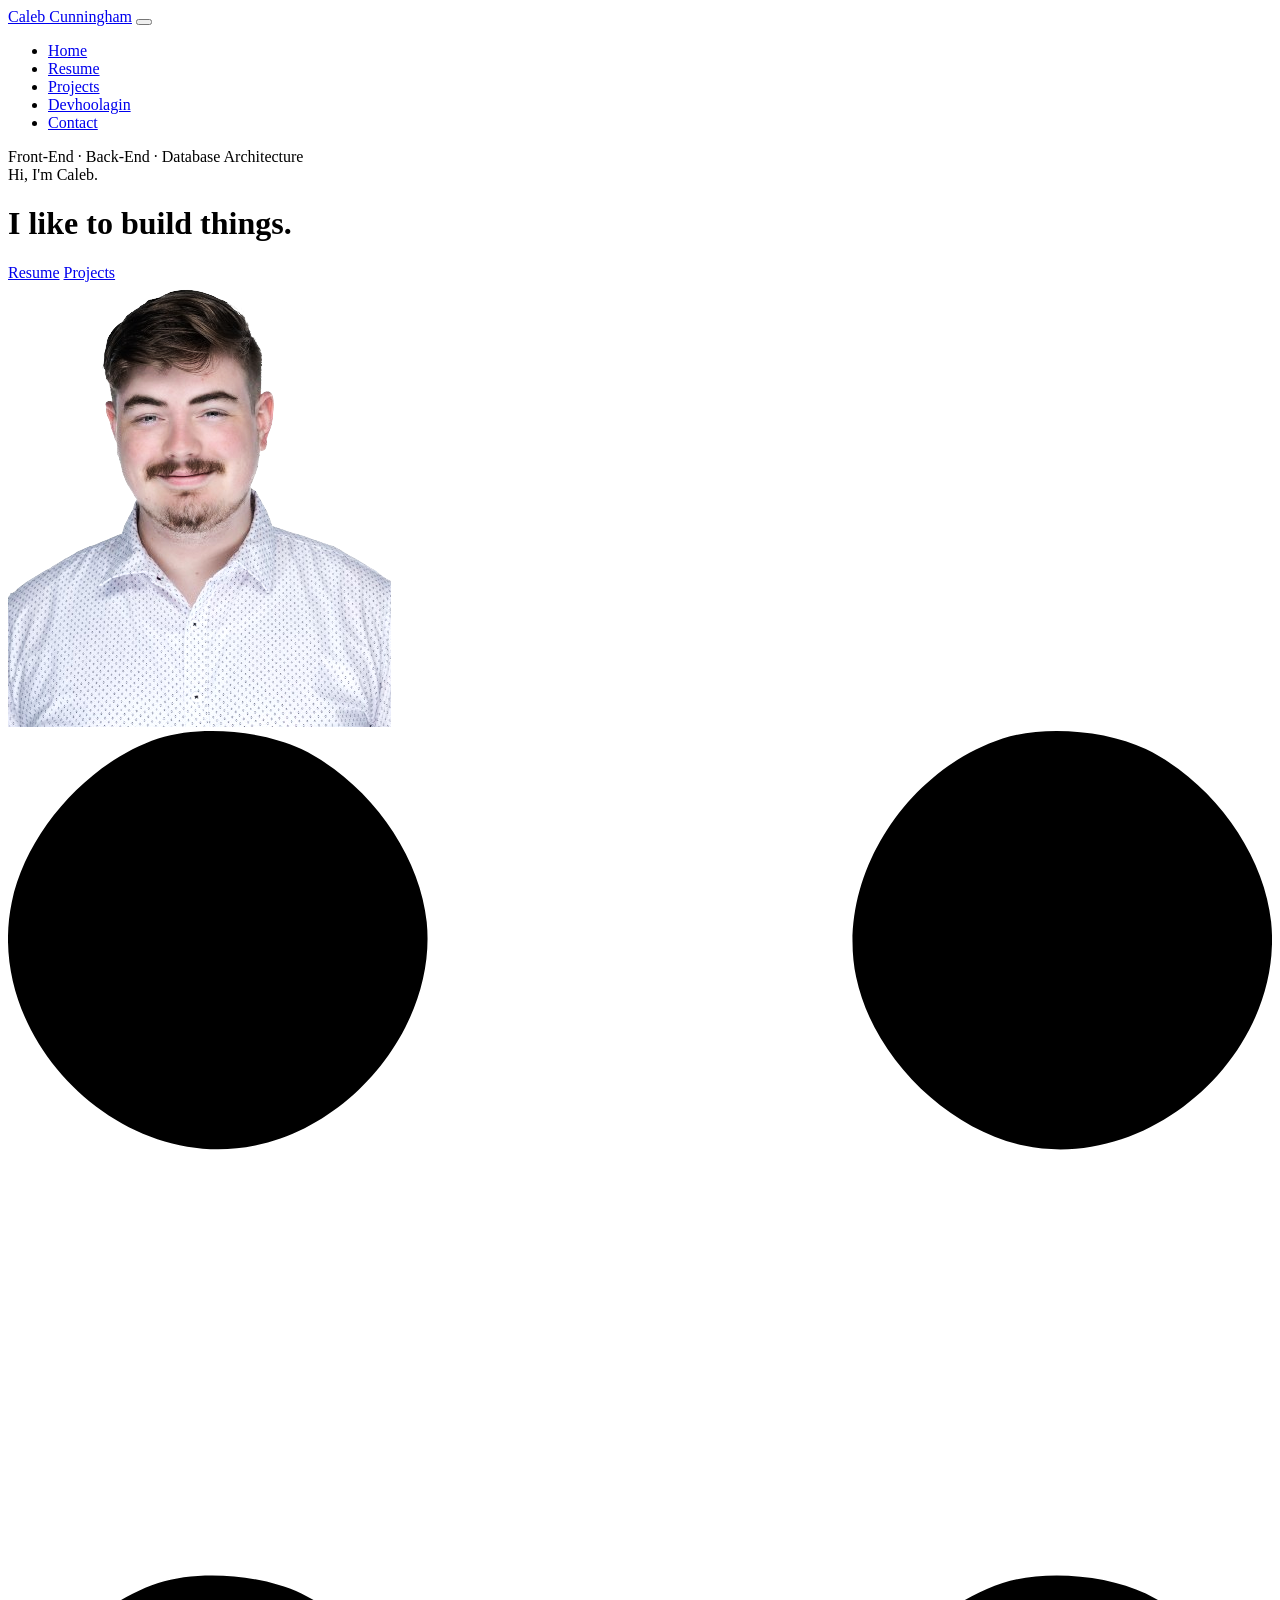
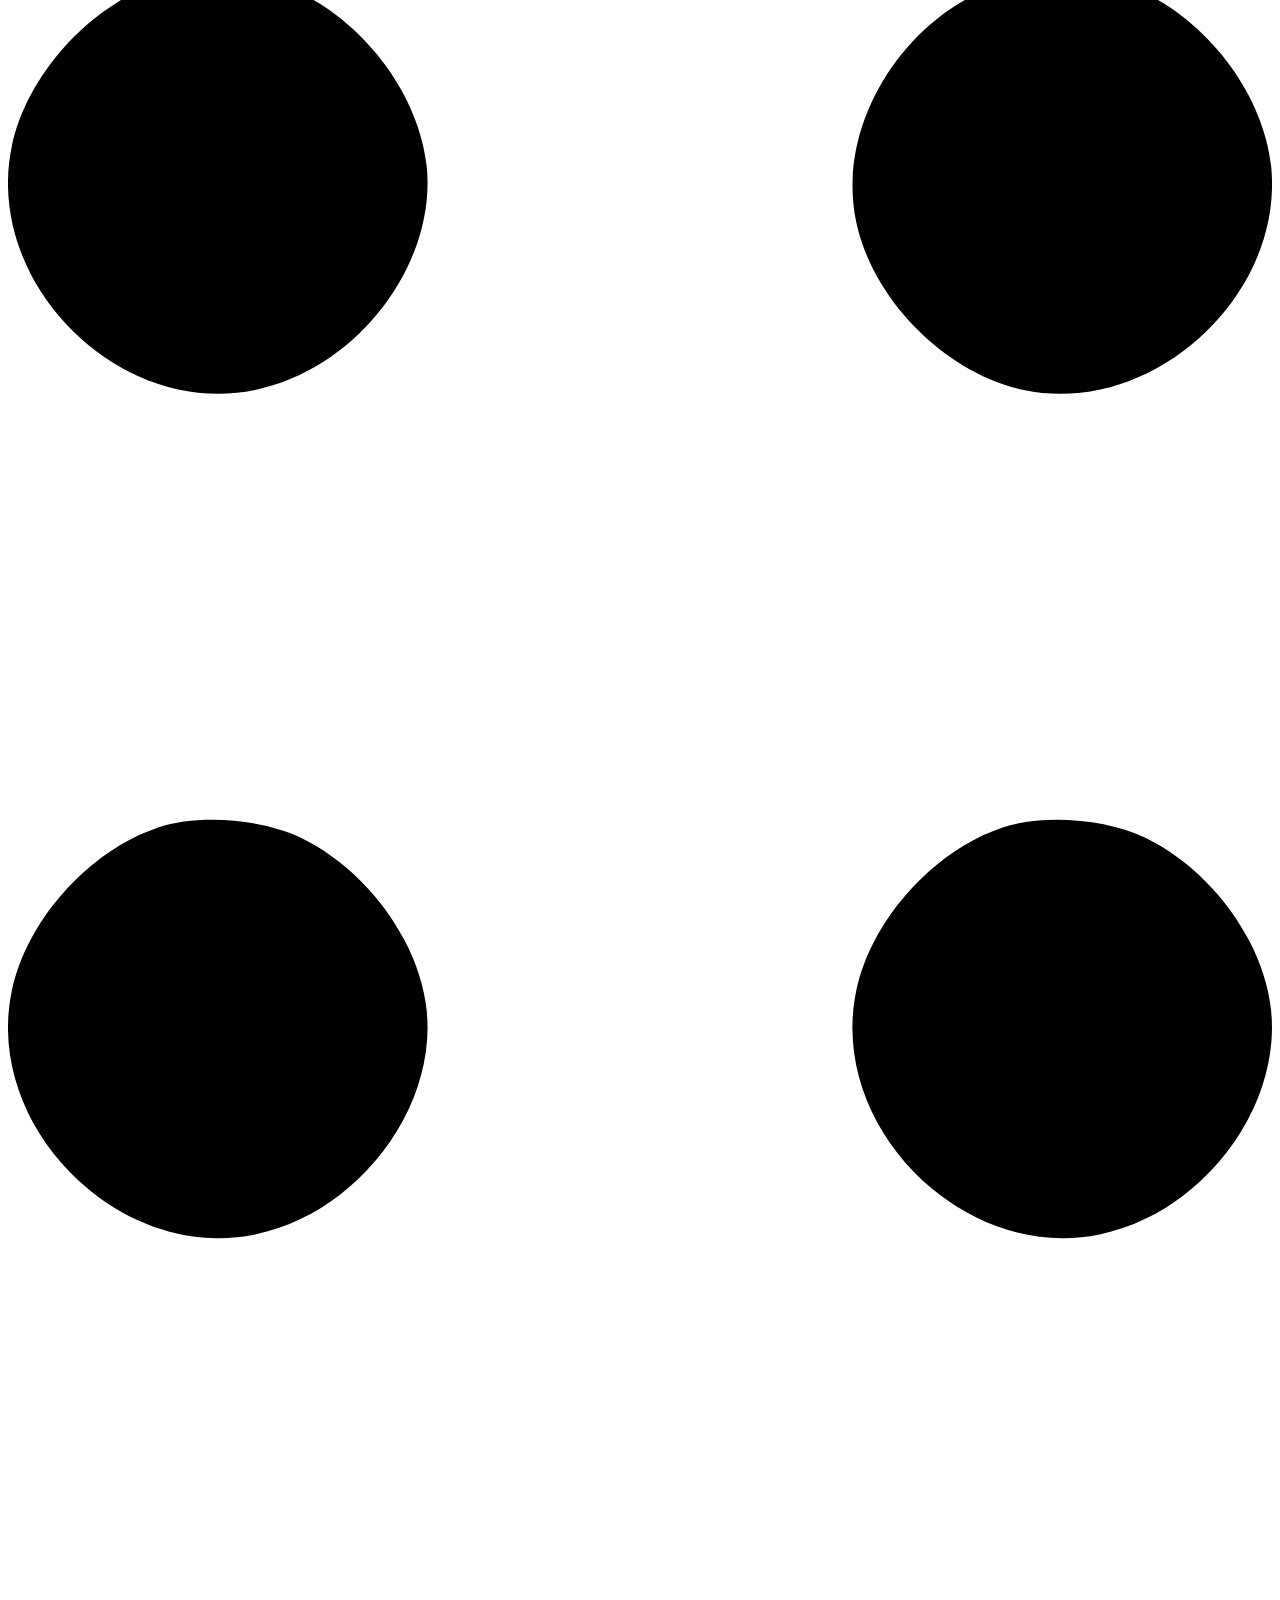
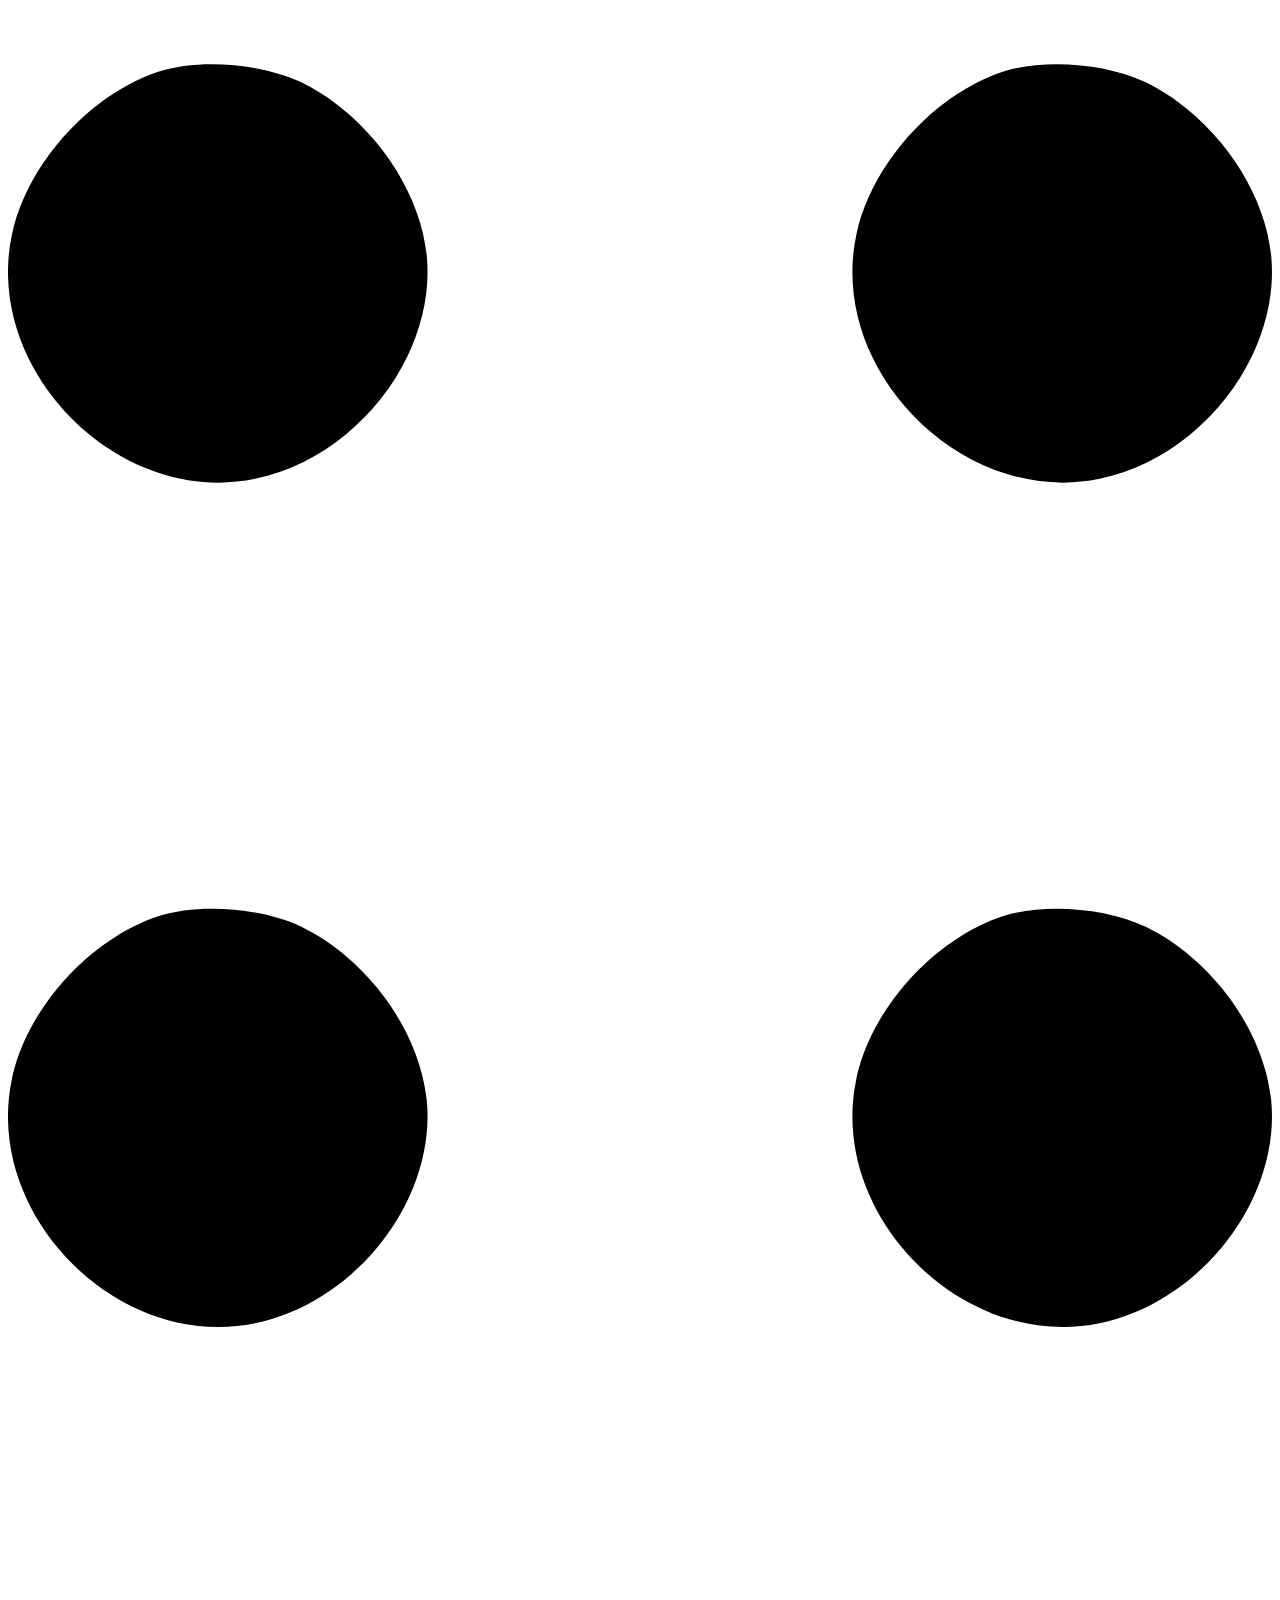
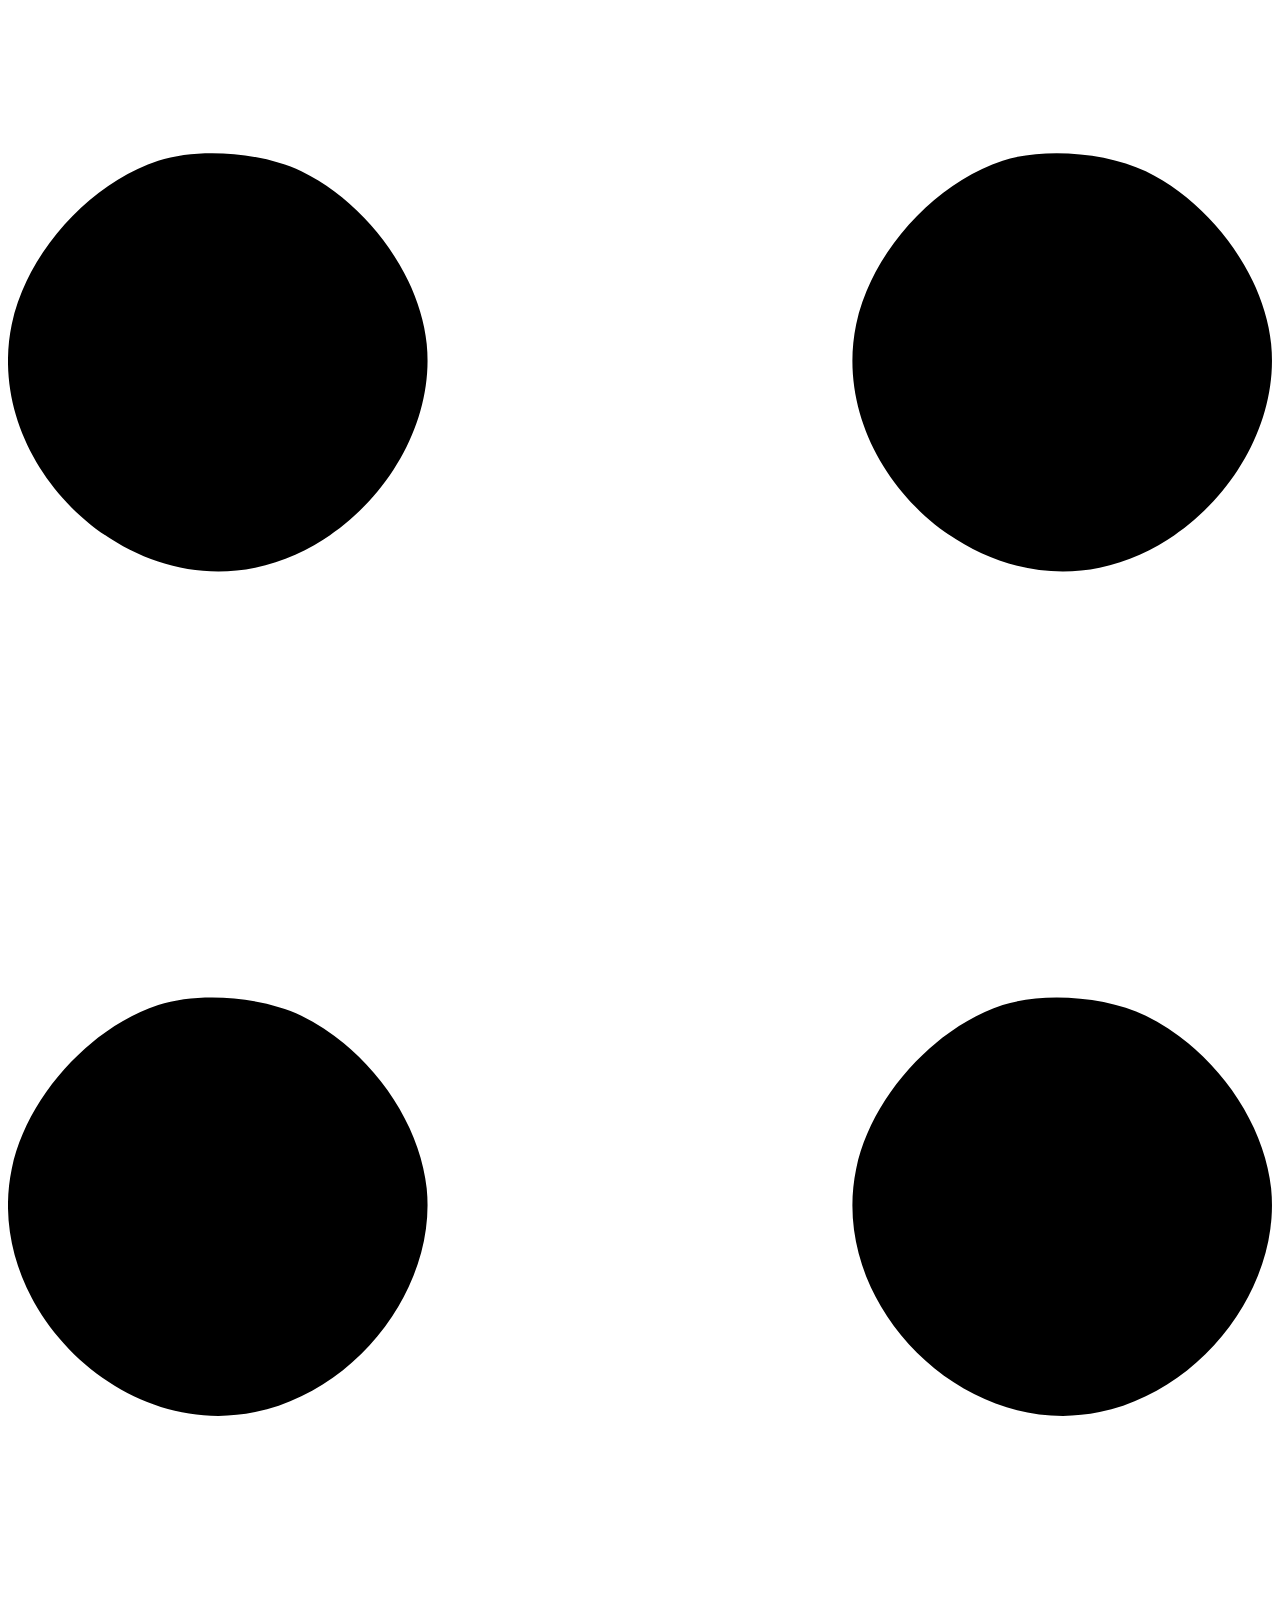
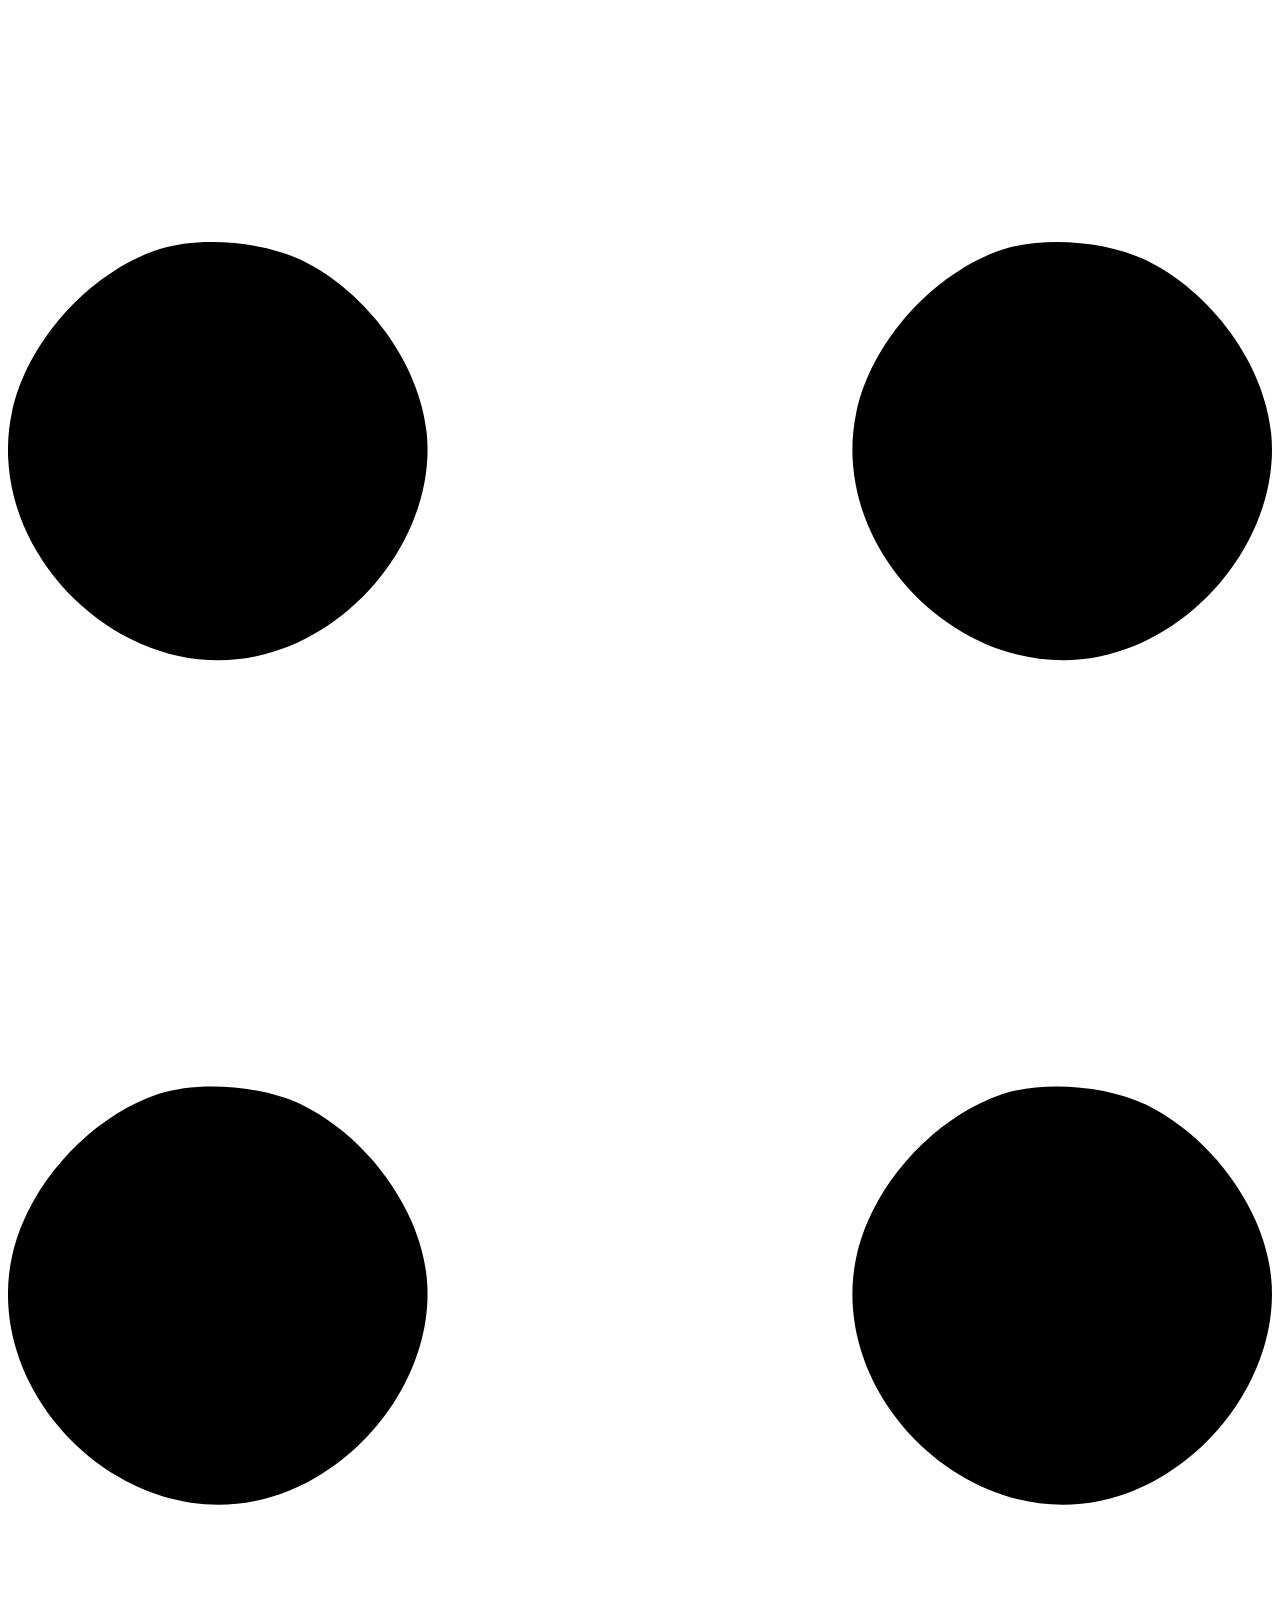
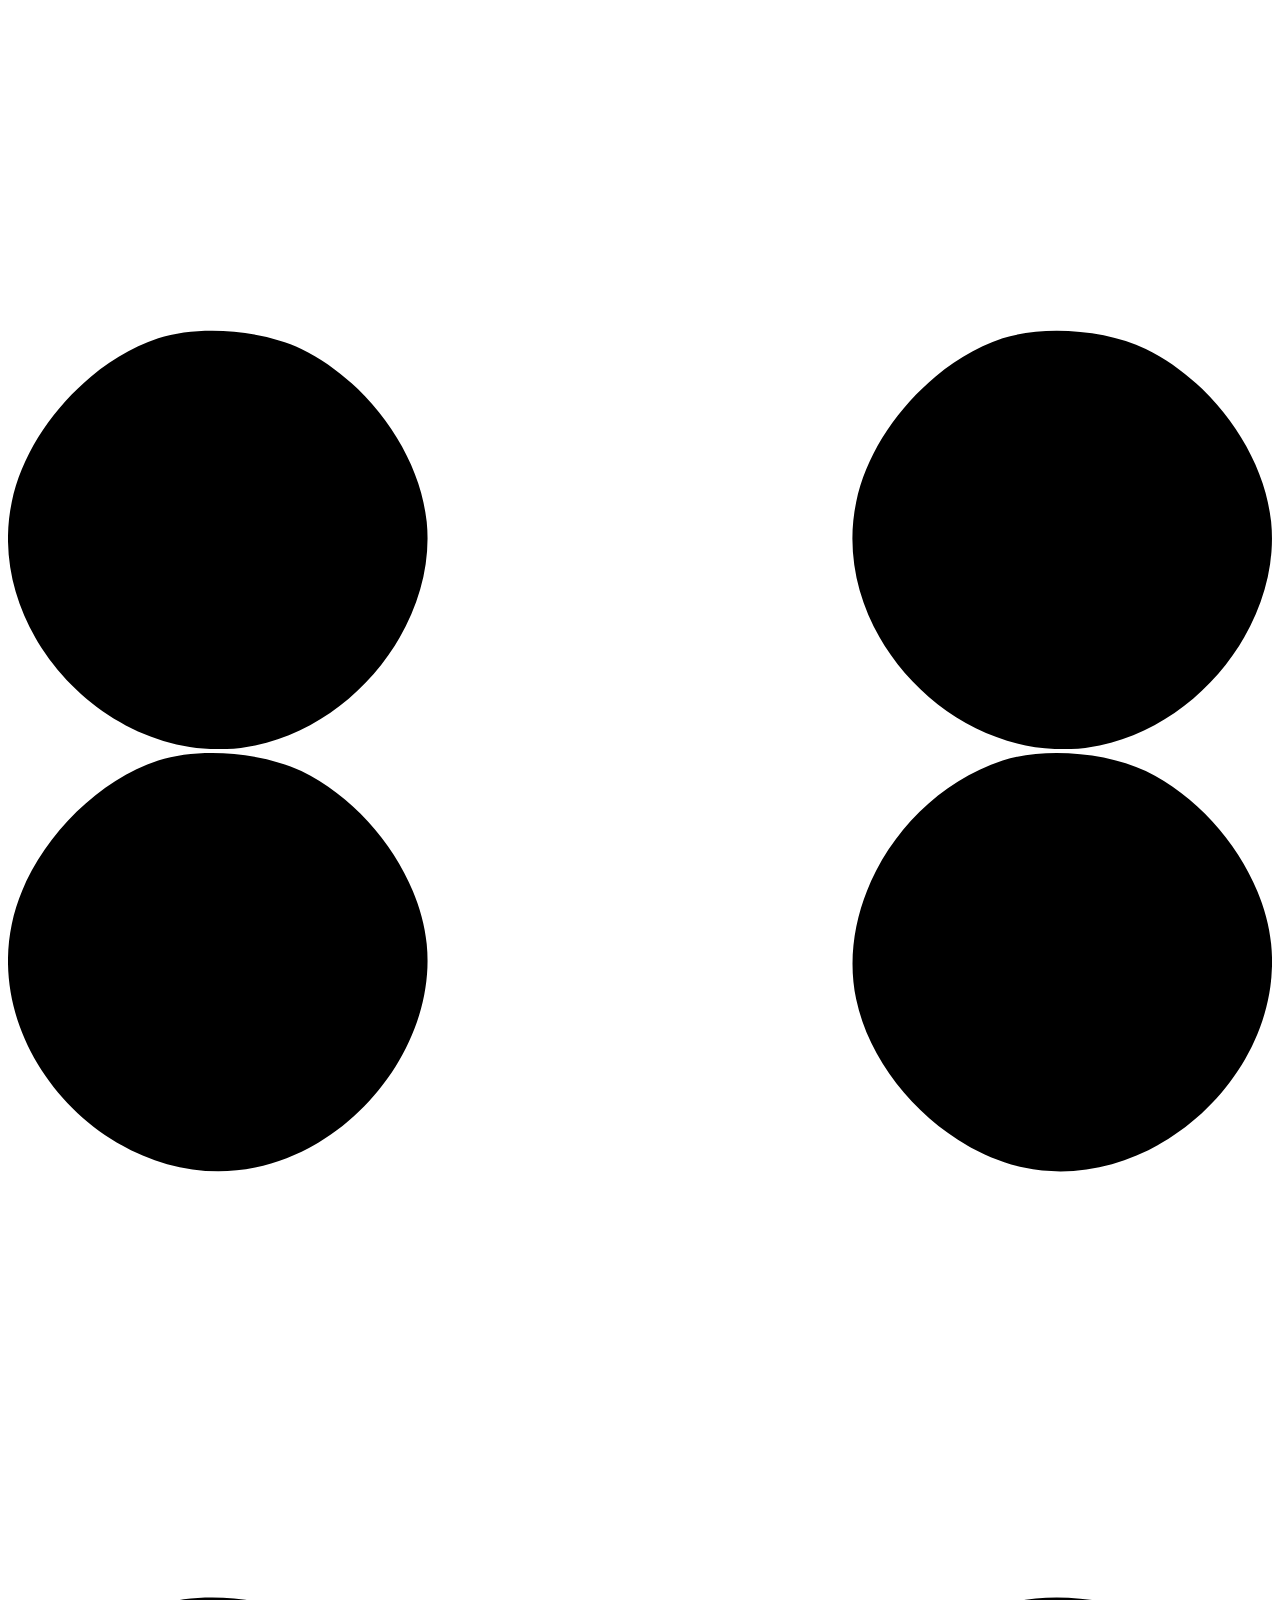
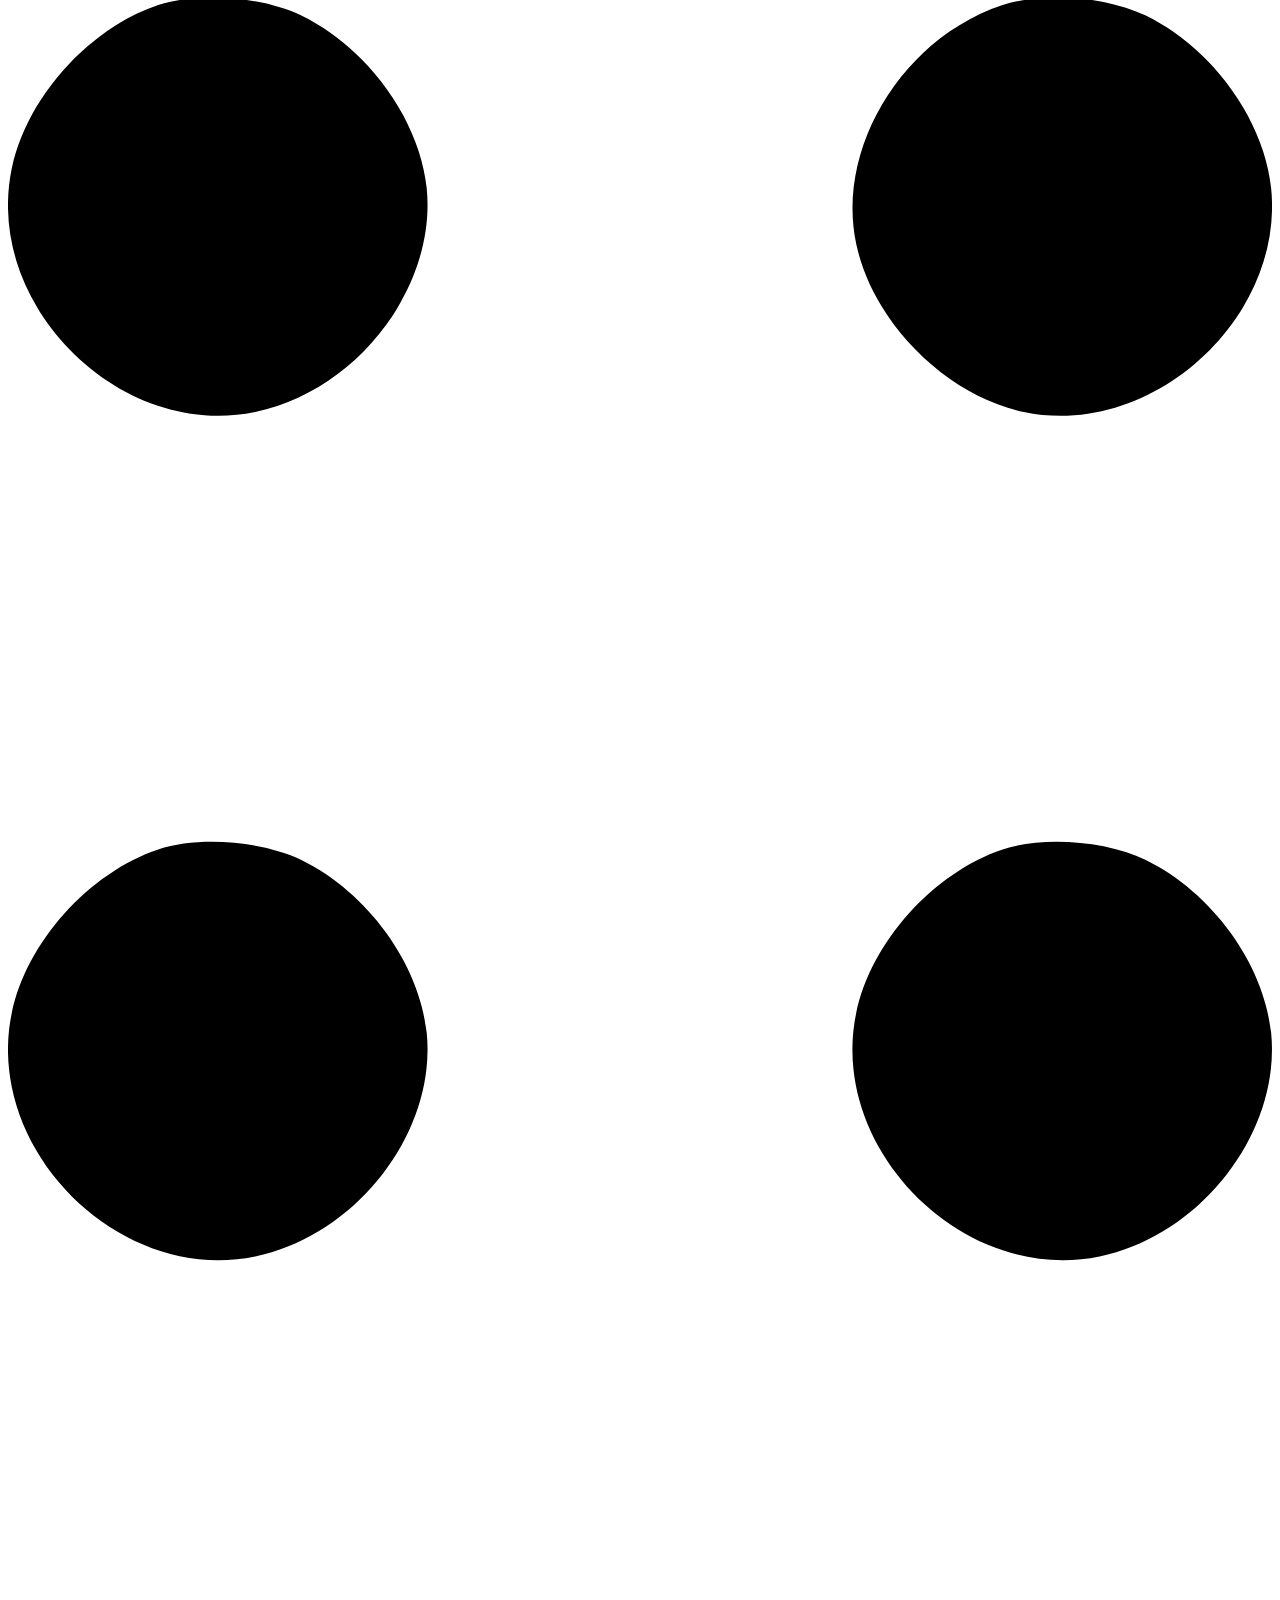
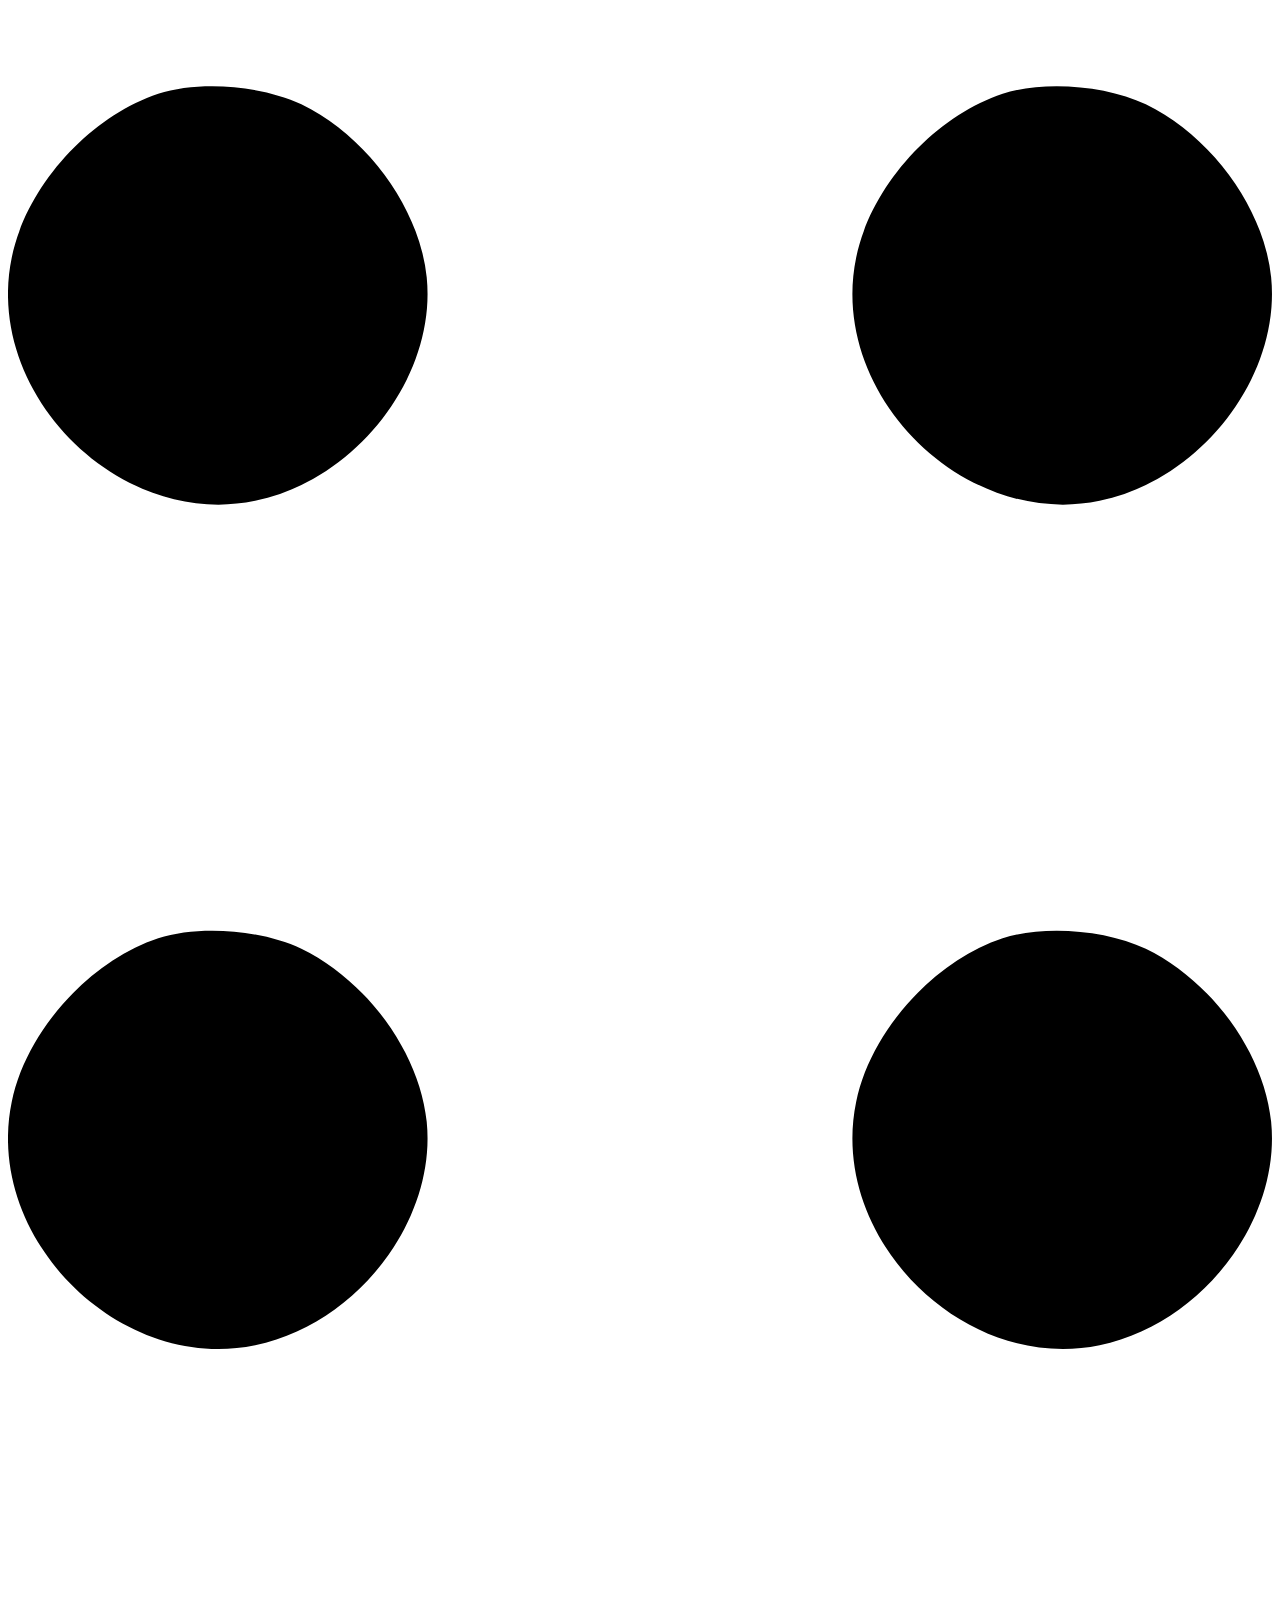
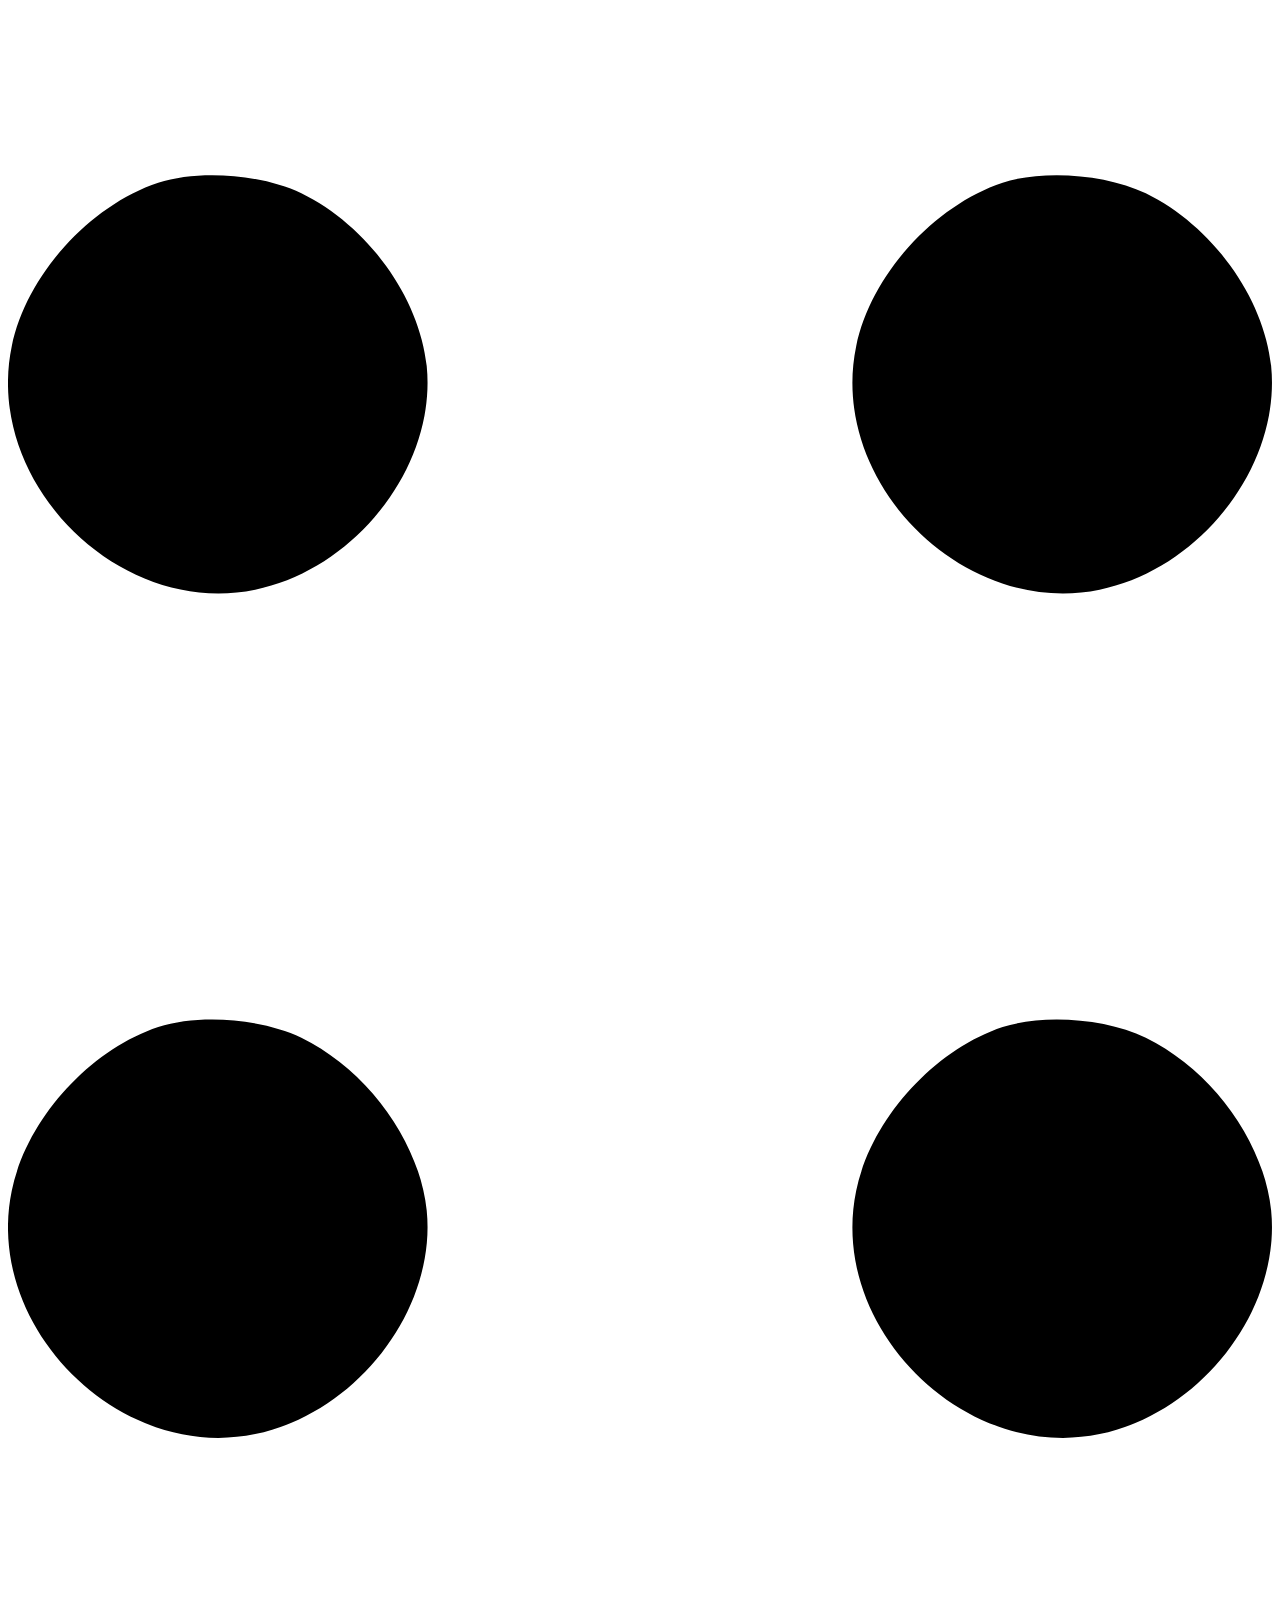
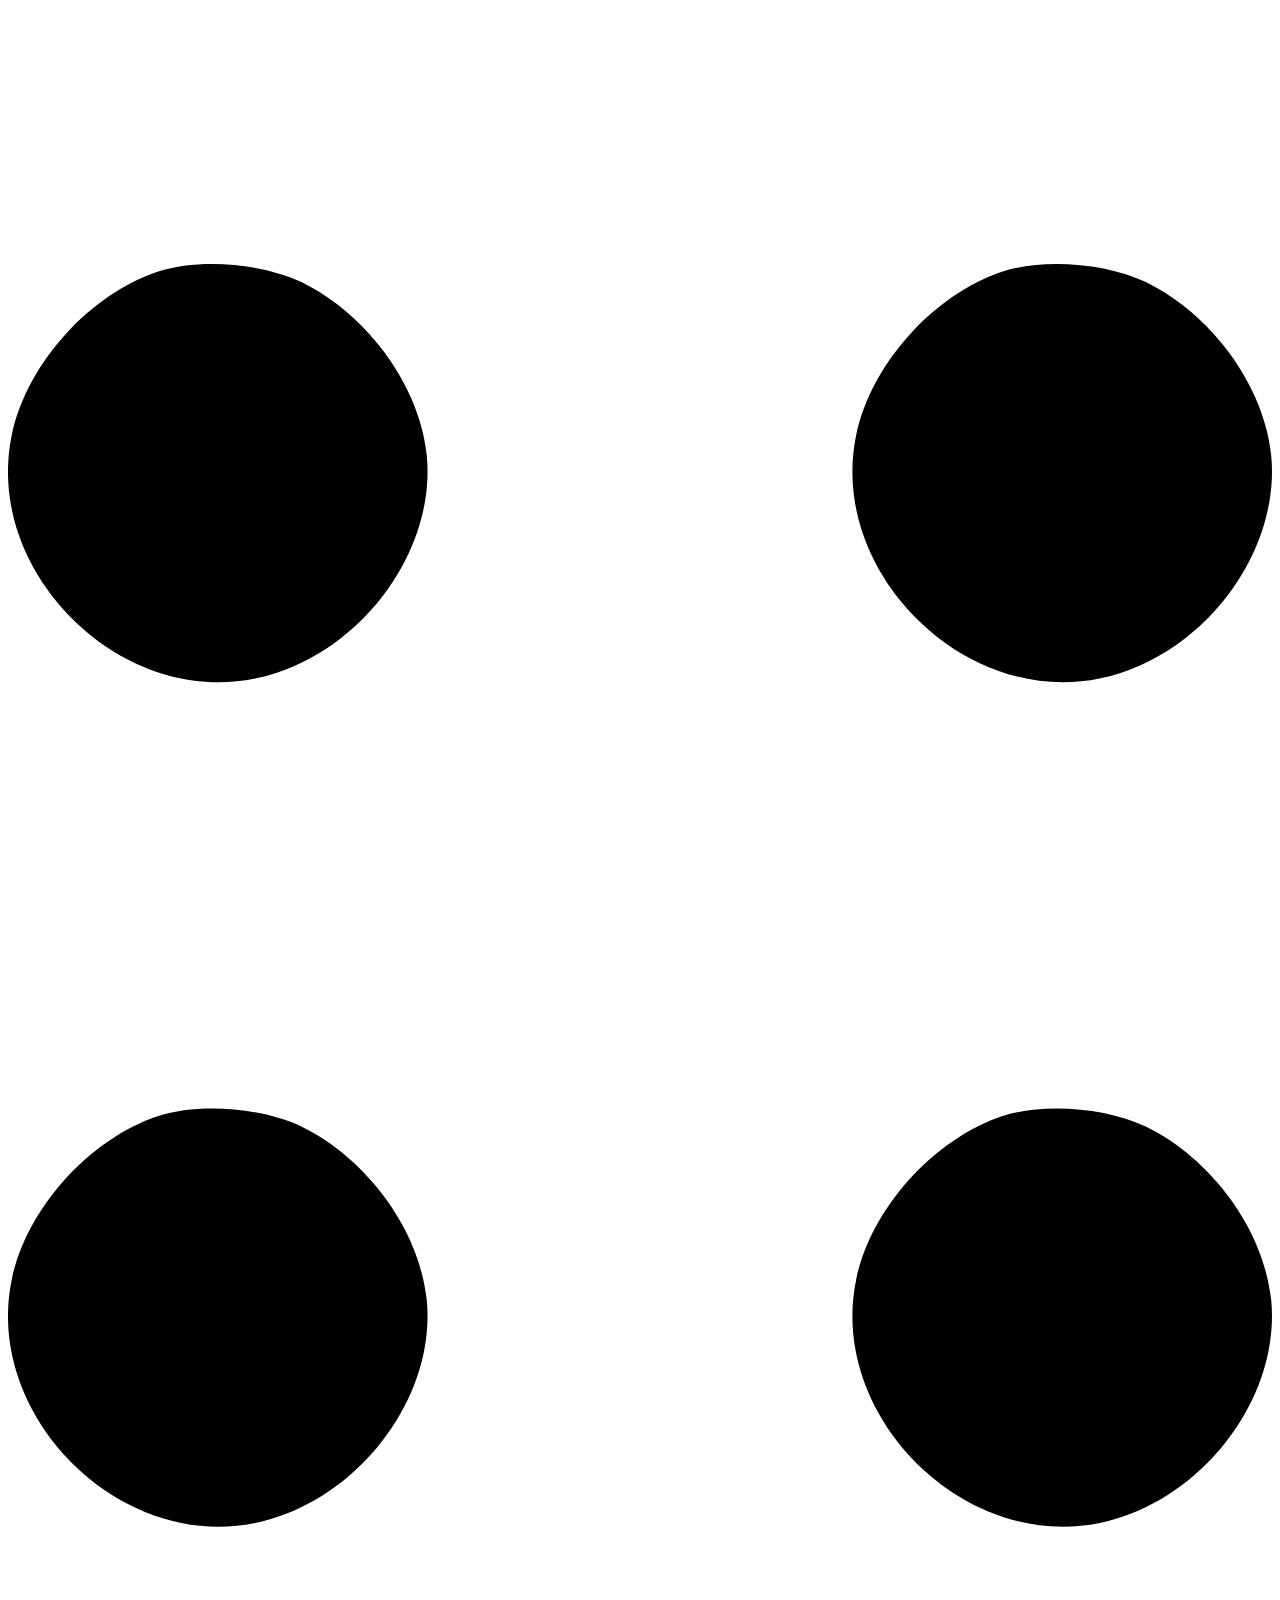
==== index.html @ 00dcbaf2 "updating copywrite year" ====
<!DOCTYPE html>
<html lang="en">
    <head>
        <meta charset="utf-8" />
        <meta name="viewport" content="width=device-width, initial-scale=1, shrink-to-fit=no" />
        <meta name="description" content="" />
        <meta name="author" content="" />
        <title>Caleb Cunningham's Portfolio</title>
        <!-- Favicon-->
        <link rel="icon" type="image/x-icon" href="assets/favicon.ico" />
        <!-- Custom Google font-->
        <link rel="preconnect" href="https://fonts.googleapis.com" />
        <link rel="preconnect" href="https://fonts.gstatic.com" crossorigin />
        <link href="https://fonts.googleapis.com/css2?family=Plus+Jakarta+Sans:wght@100;200;300;400;500;600;700;800;900&amp;display=swap" rel="stylesheet" />
        <!-- Bootstrap icons-->
        <link href="https://cdn.jsdelivr.net/npm/bootstrap-icons@1.8.1/font/bootstrap-icons.css" rel="stylesheet" />
        <!-- Core theme CSS (includes Bootstrap)-->
        <link href="css/styles.css" rel="stylesheet" />
        <script>
            !function(t,e){var o,n,p,r;e.__SV||(window.posthog=e,e._i=[],e.init=function(i,s,a){function g(t,e){var o=e.split(".");2==o.length&&(t=t[o[0]],e=o[1]),t[e]=function(){t.push([e].concat(Array.prototype.slice.call(arguments,0)))}}(p=t.createElement("script")).type="text/javascript",p.crossOrigin="anonymous",p.async=!0,p.src=s.api_host.replace(".i.posthog.com","-assets.i.posthog.com")+"/static/array.js",(r=t.getElementsByTagName("script")[0]).parentNode.insertBefore(p,r);var u=e;for(void 0!==a?u=e[a]=[]:a="posthog",u.people=u.people||[],u.toString=function(t){var e="posthog";return"posthog"!==a&&(e+="."+a),t||(e+=" (stub)"),e},u.people.toString=function(){return u.toString(1)+".people (stub)"},o="init capture register register_once register_for_session unregister unregister_for_session getFeatureFlag getFeatureFlagPayload isFeatureEnabled reloadFeatureFlags updateEarlyAccessFeatureEnrollment getEarlyAccessFeatures on onFeatureFlags onSessionId getSurveys getActiveMatchingSurveys renderSurvey canRenderSurvey identify setPersonProperties group resetGroups setPersonPropertiesForFlags resetPersonPropertiesForFlags setGroupPropertiesForFlags resetGroupPropertiesForFlags reset get_distinct_id getGroups get_session_id get_session_replay_url alias set_config startSessionRecording stopSessionRecording sessionRecordingStarted captureException loadToolbar get_property getSessionProperty createPersonProfile opt_in_capturing opt_out_capturing has_opted_in_capturing has_opted_out_capturing clear_opt_in_out_capturing debug getPageViewId captureTraceFeedback captureTraceMetric".split(" "),n=0;n<o.length;n++)g(u,o[n]);e._i.push([i,s,a])},e.__SV=1)}(document,window.posthog||[]);
            posthog.init('phc_sJCrhdUuqcyVG668VhgFB5FnEnh5BE3ZzJFshP0VkTs', {
                api_host: 'https://us.i.posthog.com',
                person_profiles: 'always',
            })
        </script>
    </head>
    <body class="d-flex flex-column h-100">
        <main class="flex-shrink-0">
            <!-- Navigation-->
            <nav class="navbar navbar-expand-lg navbar-light bg-white py-3">
                <div class="container px-5">
                    <a class="navbar-brand" href="index.html"><span class="fw-bolder text-primary">Caleb Cunningham</span></a>
                    <button class="navbar-toggler" type="button" data-bs-toggle="collapse" data-bs-target="#navbarSupportedContent" aria-controls="navbarSupportedContent" aria-expanded="false" aria-label="Toggle navigation"><span class="navbar-toggler-icon"></span></button>
                    <div class="collapse navbar-collapse" id="navbarSupportedContent">
                        <ul class="navbar-nav ms-auto mb-2 mb-lg-0 small fw-bolder">
                            <li class="nav-item"><a class="nav-link" href="index.html">Home</a></li>
                            <li class="nav-item"><a class="nav-link" href="resume.html">Resume</a></li>
                            <li class="nav-item"><a class="nav-link" href="projects.html">Projects</a></li>
                            <li class="nav-item"><a class="nav-link" href="https://threehoolagins.github.io/devhoolagin/">Devhoolagin</a></li>
                            <li class="nav-item"><a class="nav-link" href="contact.html">Contact</a></li>
                        </ul>
                    </div>
                </div>
            </nav>
            <!-- Header-->
            <header class="py-5">
                <div class="container px-5 pb-5">
                    <div class="row gx-5 align-items-center">
                        <div class="col-xxl-5">
                            <!-- Header text content-->
                            <div class="text-center text-xxl-start">
                                <div class="badge bg-gradient-primary-to-secondary text-white mb-4"><div class="text-uppercase">Front-End &middot; Back-End &middot; Database Architecture</div></div>
                                <div class="fs-3 fw-light text-muted">Hi, I'm Caleb.</div>
                                <h1 class="display-3 fw-bolder mb-5"><span class="text-gradient d-inline">I like to build things.</span></h1>
                                <div class="d-grid gap-3 d-sm-flex justify-content-sm-center justify-content-xxl-start mb-3">
                                    <a class="btn btn-primary btn-lg px-5 py-3 me-sm-3 fs-6 fw-bolder" href="resume.html">Resume</a>
                                    <a class="btn btn-outline-dark btn-lg px-5 py-3 fs-6 fw-bolder" href="projects.html">Projects</a>
                                </div>
                            </div>
                        </div>
                        <div class="col-xxl-7">
                            <!-- Header profile picture-->
                            <div class="d-flex justify-content-center mt-5 mt-xxl-0">
                                <div class="profile bg-gradient-primary-to-secondary">
                                    <!-- TIP: For best results, use a photo with a transparent background like the demo example below-->
                                    <!-- Watch a tutorial on how to do this on YouTube (link)-->
                                    <img class="profile-img" src="assets/profile.png" alt="..." />
                                    <div class="dots-1">
                                        <!-- SVG Dots-->
                                        <svg version="1.1" xmlns="http://www.w3.org/2000/svg" xmlns:xlink="http://www.w3.org/1999/xlink" x="0px" y="0px" viewBox="0 0 191.6 1215.4" style="enable-background: new 0 0 191.6 1215.4" xml:space="preserve">
                                            <g transform="translate(0.000000,1280.000000) scale(0.100000,-0.100000)">
                                                <path d="M227.7,12788.6c-105-35-200-141-222-248c-43-206,163-412,369-369c155,32,275,190,260,339c-11,105-90,213-190,262        C383.7,12801.6,289.7,12808.6,227.7,12788.6z"></path>
                                                <path d="M1507.7,12788.6c-151-50-253-216-222-362c25-119,136-230,254-255c194-41,395,142,375,339c-11,105-90,213-190,262        C1663.7,12801.6,1569.7,12808.6,1507.7,12788.6z"></path>
                                                <path d="M227.7,11508.6c-105-35-200-141-222-248c-43-206,163-412,369-369c155,32,275,190,260,339c-11,105-90,213-190,262        C383.7,11521.6,289.7,11528.6,227.7,11508.6z"></path>
                                                <path d="M1507.7,11508.6c-151-50-253-216-222-362c25-119,136-230,254-255c194-41,395,142,375,339c-11,105-90,213-190,262        C1663.7,11521.6,1569.7,11528.6,1507.7,11508.6z"></path>
                                                <path d="M227.7,10228.6c-105-35-200-141-222-248c-43-206,163-412,369-369c155,32,275,190,260,339c-11,105-90,213-190,262        C383.7,10241.6,289.7,10248.6,227.7,10228.6z"></path>
                                                <path d="M1507.7,10228.6c-105-35-200-141-222-248c-43-206,163-412,369-369c155,32,275,190,260,339c-11,105-90,213-190,262        C1663.7,10241.6,1569.7,10248.6,1507.7,10228.6z"></path>
                                                <path d="M227.7,8948.6c-105-35-200-141-222-248c-43-206,163-412,369-369c155,32,275,190,260,339c-11,105-90,213-190,262        C383.7,8961.6,289.7,8968.6,227.7,8948.6z"></path>
                                                <path d="M1507.7,8948.6c-105-35-200-141-222-248c-43-206,163-412,369-369c155,32,275,190,260,339c-11,105-90,213-190,262        C1663.7,8961.6,1569.7,8968.6,1507.7,8948.6z"></path>
                                                <path d="M227.7,7668.6c-105-35-200-141-222-248c-43-206,163-412,369-369c155,32,275,190,260,339c-11,105-90,213-190,262        C383.7,7681.6,289.7,7688.6,227.7,7668.6z"></path>
                                                <path d="M1507.7,7668.6c-105-35-200-141-222-248c-43-206,163-412,369-369c155,32,275,190,260,339c-11,105-90,213-190,262        C1663.7,7681.6,1569.7,7688.6,1507.7,7668.6z"></path>
                                                <path d="M227.7,6388.6c-105-35-200-141-222-248c-43-206,163-412,369-369c155,32,275,190,260,339c-11,105-90,213-190,262        C383.7,6401.6,289.7,6408.6,227.7,6388.6z"></path>
                                                <path d="M1507.7,6388.6c-105-35-200-141-222-248c-43-206,163-412,369-369c155,32,275,190,260,339c-11,105-90,213-190,262        C1663.7,6401.6,1569.7,6408.6,1507.7,6388.6z"></path>
                                                <path d="M227.7,5108.6c-105-35-200-141-222-248c-43-206,163-412,369-369c155,32,275,190,260,339c-11,105-90,213-190,262        C383.7,5121.6,289.7,5128.6,227.7,5108.6z"></path>
                                                <path d="M1507.7,5108.6c-105-35-200-141-222-248c-43-206,163-412,369-369c155,32,275,190,260,339c-11,105-90,213-190,262        C1663.7,5121.6,1569.7,5128.6,1507.7,5108.6z"></path>
                                                <path d="M227.7,3828.6c-105-35-200-141-222-248c-43-206,163-412,369-369c155,32,275,190,260,339c-11,105-90,213-190,262        C383.7,3841.6,289.7,3848.6,227.7,3828.6z"></path>
                                                <path d="M1507.7,3828.6c-105-35-200-141-222-248c-43-206,163-412,369-369c155,32,275,190,260,339c-11,105-90,213-190,262        C1663.7,3841.6,1569.7,3848.6,1507.7,3828.6z"></path>
                                                <path d="M227.7,2548.6c-105-35-200-141-222-248c-43-206,163-412,369-369c155,32,275,190,260,339c-11,105-90,213-190,262        C383.7,2561.6,289.7,2568.6,227.7,2548.6z"></path>
                                                <path d="M1507.7,2548.6c-105-35-200-141-222-248c-43-206,163-412,369-369c155,32,275,190,260,339c-11,105-90,213-190,262        C1663.7,2561.6,1569.7,2568.6,1507.7,2548.6z"></path>
                                                <path d="M227.7,1268.6c-105-35-200-141-222-248c-43-206,163-412,369-369c155,32,275,190,260,339c-11,105-90,213-190,262        C383.7,1281.6,289.7,1288.6,227.7,1268.6z"></path>
                                                <path d="M1507.7,1268.6c-105-35-200-141-222-248c-43-206,163-412,369-369c155,32,275,190,260,339c-11,105-90,213-190,262        C1663.7,1281.6,1569.7,1288.6,1507.7,1268.6z"></path>
                                            </g>
                                        </svg>
                                        <!-- END of SVG dots-->
                                    </div>
                                    <div class="dots-2">
                                        <!-- SVG Dots-->
                                        <svg version="1.1" xmlns="http://www.w3.org/2000/svg" xmlns:xlink="http://www.w3.org/1999/xlink" x="0px" y="0px" viewBox="0 0 191.6 1215.4" style="enable-background: new 0 0 191.6 1215.4" xml:space="preserve">
                                            <g transform="translate(0.000000,1280.000000) scale(0.100000,-0.100000)">
                                                <path d="M227.7,12788.6c-105-35-200-141-222-248c-43-206,163-412,369-369c155,32,275,190,260,339c-11,105-90,213-190,262        C383.7,12801.6,289.7,12808.6,227.7,12788.6z"></path>
                                                <path d="M1507.7,12788.6c-151-50-253-216-222-362c25-119,136-230,254-255c194-41,395,142,375,339c-11,105-90,213-190,262        C1663.7,12801.6,1569.7,12808.6,1507.7,12788.6z"></path>
                                                <path d="M227.7,11508.6c-105-35-200-141-222-248c-43-206,163-412,369-369c155,32,275,190,260,339c-11,105-90,213-190,262        C383.7,11521.6,289.7,11528.6,227.7,11508.6z"></path>
                                                <path d="M1507.7,11508.6c-151-50-253-216-222-362c25-119,136-230,254-255c194-41,395,142,375,339c-11,105-90,213-190,262        C1663.7,11521.6,1569.7,11528.6,1507.7,11508.6z"></path>
                                                <path d="M227.7,10228.6c-105-35-200-141-222-248c-43-206,163-412,369-369c155,32,275,190,260,339c-11,105-90,213-190,262        C383.7,10241.6,289.7,10248.6,227.7,10228.6z"></path>
                                                <path d="M1507.7,10228.6c-105-35-200-141-222-248c-43-206,163-412,369-369c155,32,275,190,260,339c-11,105-90,213-190,262        C1663.7,10241.6,1569.7,10248.6,1507.7,10228.6z"></path>
                                                <path d="M227.7,8948.6c-105-35-200-141-222-248c-43-206,163-412,369-369c155,32,275,190,260,339c-11,105-90,213-190,262        C383.7,8961.6,289.7,8968.6,227.7,8948.6z"></path>
                                                <path d="M1507.7,8948.6c-105-35-200-141-222-248c-43-206,163-412,369-369c155,32,275,190,260,339c-11,105-90,213-190,262        C1663.7,8961.6,1569.7,8968.6,1507.7,8948.6z"></path>
                                                <path d="M227.7,7668.6c-105-35-200-141-222-248c-43-206,163-412,369-369c155,32,275,190,260,339c-11,105-90,213-190,262        C383.7,7681.6,289.7,7688.6,227.7,7668.6z"></path>
                                                <path d="M1507.7,7668.6c-105-35-200-141-222-248c-43-206,163-412,369-369c155,32,275,190,260,339c-11,105-90,213-190,262        C1663.7,7681.6,1569.7,7688.6,1507.7,7668.6z"></path>
                                                <path d="M227.7,6388.6c-105-35-200-141-222-248c-43-206,163-412,369-369c155,32,275,190,260,339c-11,105-90,213-190,262        C383.7,6401.6,289.7,6408.6,227.7,6388.6z"></path>
                                                <path d="M1507.7,6388.6c-105-35-200-141-222-248c-43-206,163-412,369-369c155,32,275,190,260,339c-11,105-90,213-190,262        C1663.7,6401.6,1569.7,6408.6,1507.7,6388.6z"></path>
                                                <path d="M227.7,5108.6c-105-35-200-141-222-248c-43-206,163-412,369-369c155,32,275,190,260,339c-11,105-90,213-190,262        C383.7,5121.6,289.7,5128.6,227.7,5108.6z"></path>
                                                <path d="M1507.7,5108.6c-105-35-200-141-222-248c-43-206,163-412,369-369c155,32,275,190,260,339c-11,105-90,213-190,262        C1663.7,5121.6,1569.7,5128.6,1507.7,5108.6z"></path>
                                                <path d="M227.7,3828.6c-105-35-200-141-222-248c-43-206,163-412,369-369c155,32,275,190,260,339c-11,105-90,213-190,262        C383.7,3841.6,289.7,3848.6,227.7,3828.6z"></path>
                                                <path d="M1507.7,3828.6c-105-35-200-141-222-248c-43-206,163-412,369-369c155,32,275,190,260,339c-11,105-90,213-190,262        C1663.7,3841.6,1569.7,3848.6,1507.7,3828.6z"></path>
                                                <path d="M227.7,2548.6c-105-35-200-141-222-248c-43-206,163-412,369-369c155,32,275,190,260,339c-11,105-90,213-190,262        C383.7,2561.6,289.7,2568.6,227.7,2548.6z"></path>
                                                <path d="M1507.7,2548.6c-105-35-200-141-222-248c-43-206,163-412,369-369c155,32,275,190,260,339c-11,105-90,213-190,262        C1663.7,2561.6,1569.7,2568.6,1507.7,2548.6z"></path>
                                                <path d="M227.7,1268.6c-105-35-200-141-222-248c-43-206,163-412,369-369c155,32,275,190,260,339c-11,105-90,213-190,262        C383.7,1281.6,289.7,1288.6,227.7,1268.6z"></path>
                                                <path d="M1507.7,1268.6c-105-35-200-141-222-248c-43-206,163-412,369-369c155,32,275,190,260,339c-11,105-90,213-190,262        C1663.7,1281.6,1569.7,1288.6,1507.7,1268.6z"></path>
                                            </g>
                                        </svg>
                                        <!-- END of SVG dots-->
                                    </div>
                                    <div class="dots-3">
                                        <!-- SVG Dots-->
                                        <svg version="1.1" xmlns="http://www.w3.org/2000/svg" xmlns:xlink="http://www.w3.org/1999/xlink" x="0px" y="0px" viewBox="0 0 191.6 1215.4" style="enable-background: new 0 0 191.6 1215.4" xml:space="preserve">
                                            <g transform="translate(0.000000,1280.000000) scale(0.100000,-0.100000)">
                                                <path d="M227.7,12788.6c-105-35-200-141-222-248c-43-206,163-412,369-369c155,32,275,190,260,339c-11,105-90,213-190,262        C383.7,12801.6,289.7,12808.6,227.7,12788.6z"></path>
                                                <path d="M1507.7,12788.6c-151-50-253-216-222-362c25-119,136-230,254-255c194-41,395,142,375,339c-11,105-90,213-190,262        C1663.7,12801.6,1569.7,12808.6,1507.7,12788.6z"></path>
                                                <path d="M227.7,11508.6c-105-35-200-141-222-248c-43-206,163-412,369-369c155,32,275,190,260,339c-11,105-90,213-190,262        C383.7,11521.6,289.7,11528.6,227.7,11508.6z"></path>
                                                <path d="M1507.7,11508.6c-151-50-253-216-222-362c25-119,136-230,254-255c194-41,395,142,375,339c-11,105-90,213-190,262        C1663.7,11521.6,1569.7,11528.6,1507.7,11508.6z"></path>
                                                <path d="M227.7,10228.6c-105-35-200-141-222-248c-43-206,163-412,369-369c155,32,275,190,260,339c-11,105-90,213-190,262        C383.7,10241.6,289.7,10248.6,227.7,10228.6z"></path>
                                                <path d="M1507.7,10228.6c-105-35-200-141-222-248c-43-206,163-412,369-369c155,32,275,190,260,339c-11,105-90,213-190,262        C1663.7,10241.6,1569.7,10248.6,1507.7,10228.6z"></path>
                                                <path d="M227.7,8948.6c-105-35-200-141-222-248c-43-206,163-412,369-369c155,32,275,190,260,339c-11,105-90,213-190,262        C383.7,8961.6,289.7,8968.6,227.7,8948.6z"></path>
                                                <path d="M1507.7,8948.6c-105-35-200-141-222-248c-43-206,163-412,369-369c155,32,275,190,260,339c-11,105-90,213-190,262        C1663.7,8961.6,1569.7,8968.6,1507.7,8948.6z"></path>
                                                <path d="M227.7,7668.6c-105-35-200-141-222-248c-43-206,163-412,369-369c155,32,275,190,260,339c-11,105-90,213-190,262        C383.7,7681.6,289.7,7688.6,227.7,7668.6z"></path>
                                                <path d="M1507.7,7668.6c-105-35-200-141-222-248c-43-206,163-412,369-369c155,32,275,190,260,339c-11,105-90,213-190,262        C1663.7,7681.6,1569.7,7688.6,1507.7,7668.6z"></path>
                                                <path d="M227.7,6388.6c-105-35-200-141-222-248c-43-206,163-412,369-369c155,32,275,190,260,339c-11,105-90,213-190,262        C383.7,6401.6,289.7,6408.6,227.7,6388.6z"></path>
                                                <path d="M1507.7,6388.6c-105-35-200-141-222-248c-43-206,163-412,369-369c155,32,275,190,260,339c-11,105-90,213-190,262        C1663.7,6401.6,1569.7,6408.6,1507.7,6388.6z"></path>
                                                <path d="M227.7,5108.6c-105-35-200-141-222-248c-43-206,163-412,369-369c155,32,275,190,260,339c-11,105-90,213-190,262        C383.7,5121.6,289.7,5128.6,227.7,5108.6z"></path>
                                                <path d="M1507.7,5108.6c-105-35-200-141-222-248c-43-206,163-412,369-369c155,32,275,190,260,339c-11,105-90,213-190,262        C1663.7,5121.6,1569.7,5128.6,1507.7,5108.6z"></path>
                                                <path d="M227.7,3828.6c-105-35-200-141-222-248c-43-206,163-412,369-369c155,32,275,190,260,339c-11,105-90,213-190,262        C383.7,3841.6,289.7,3848.6,227.7,3828.6z"></path>
                                                <path d="M1507.7,3828.6c-105-35-200-141-222-248c-43-206,163-412,369-369c155,32,275,190,260,339c-11,105-90,213-190,262        C1663.7,3841.6,1569.7,3848.6,1507.7,3828.6z"></path>
                                                <path d="M227.7,2548.6c-105-35-200-141-222-248c-43-206,163-412,369-369c155,32,275,190,260,339c-11,105-90,213-190,262        C383.7,2561.6,289.7,2568.6,227.7,2548.6z"></path>
                                                <path d="M1507.7,2548.6c-105-35-200-141-222-248c-43-206,163-412,369-369c155,32,275,190,260,339c-11,105-90,213-190,262        C1663.7,2561.6,1569.7,2568.6,1507.7,2548.6z"></path>
                                                <path d="M227.7,1268.6c-105-35-200-141-222-248c-43-206,163-412,369-369c155,32,275,190,260,339c-11,105-90,213-190,262        C383.7,1281.6,289.7,1288.6,227.7,1268.6z"></path>
                                                <path d="M1507.7,1268.6c-105-35-200-141-222-248c-43-206,163-412,369-369c155,32,275,190,260,339c-11,105-90,213-190,262        C1663.7,1281.6,1569.7,1288.6,1507.7,1268.6z"></path>
                                            </g>
                                        </svg>
                                        <!-- END of SVG dots-->
                                    </div>
                                    <div class="dots-4">
                                        <!-- SVG Dots-->
                                        <svg version="1.1" xmlns="http://www.w3.org/2000/svg" xmlns:xlink="http://www.w3.org/1999/xlink" x="0px" y="0px" viewBox="0 0 191.6 1215.4" style="enable-background: new 0 0 191.6 1215.4" xml:space="preserve">
                                            <g transform="translate(0.000000,1280.000000) scale(0.100000,-0.100000)">
                                                <path d="M227.7,12788.6c-105-35-200-141-222-248c-43-206,163-412,369-369c155,32,275,190,260,339c-11,105-90,213-190,262        C383.7,12801.6,289.7,12808.6,227.7,12788.6z"></path>
                                                <path d="M1507.7,12788.6c-151-50-253-216-222-362c25-119,136-230,254-255c194-41,395,142,375,339c-11,105-90,213-190,262        C1663.7,12801.6,1569.7,12808.6,1507.7,12788.6z"></path>
                                                <path d="M227.7,11508.6c-105-35-200-141-222-248c-43-206,163-412,369-369c155,32,275,190,260,339c-11,105-90,213-190,262        C383.7,11521.6,289.7,11528.6,227.7,11508.6z"></path>
                                                <path d="M1507.7,11508.6c-151-50-253-216-222-362c25-119,136-230,254-255c194-41,395,142,375,339c-11,105-90,213-190,262        C1663.7,11521.6,1569.7,11528.6,1507.7,11508.6z"></path>
                                                <path d="M227.7,10228.6c-105-35-200-141-222-248c-43-206,163-412,369-369c155,32,275,190,260,339c-11,105-90,213-190,262        C383.7,10241.6,289.7,10248.6,227.7,10228.6z"></path>
                                                <path d="M1507.7,10228.6c-105-35-200-141-222-248c-43-206,163-412,369-369c155,32,275,190,260,339c-11,105-90,213-190,262        C1663.7,10241.6,1569.7,10248.6,1507.7,10228.6z"></path>
                                                <path d="M227.7,8948.6c-105-35-200-141-222-248c-43-206,163-412,369-369c155,32,275,190,260,339c-11,105-90,213-190,262        C383.7,8961.6,289.7,8968.6,227.7,8948.6z"></path>
                                                <path d="M1507.7,8948.6c-105-35-200-141-222-248c-43-206,163-412,369-369c155,32,275,190,260,339c-11,105-90,213-190,262        C1663.7,8961.6,1569.7,8968.6,1507.7,8948.6z"></path>
                                                <path d="M227.7,7668.6c-105-35-200-141-222-248c-43-206,163-412,369-369c155,32,275,190,260,339c-11,105-90,213-190,262        C383.7,7681.6,289.7,7688.6,227.7,7668.6z"></path>
                                                <path d="M1507.7,7668.6c-105-35-200-141-222-248c-43-206,163-412,369-369c155,32,275,190,260,339c-11,105-90,213-190,262        C1663.7,7681.6,1569.7,7688.6,1507.7,7668.6z"></path>
                                                <path d="M227.7,6388.6c-105-35-200-141-222-248c-43-206,163-412,369-369c155,32,275,190,260,339c-11,105-90,213-190,262        C383.7,6401.6,289.7,6408.6,227.7,6388.6z"></path>
                                                <path d="M1507.7,6388.6c-105-35-200-141-222-248c-43-206,163-412,369-369c155,32,275,190,260,339c-11,105-90,213-190,262        C1663.7,6401.6,1569.7,6408.6,1507.7,6388.6z"></path>
                                                <path d="M227.7,5108.6c-105-35-200-141-222-248c-43-206,163-412,369-369c155,32,275,190,260,339c-11,105-90,213-190,262        C383.7,5121.6,289.7,5128.6,227.7,5108.6z"></path>
                                                <path d="M1507.7,5108.6c-105-35-200-141-222-248c-43-206,163-412,369-369c155,32,275,190,260,339c-11,105-90,213-190,262        C1663.7,5121.6,1569.7,5128.6,1507.7,5108.6z"></path>
                                                <path d="M227.7,3828.6c-105-35-200-141-222-248c-43-206,163-412,369-369c155,32,275,190,260,339c-11,105-90,213-190,262        C383.7,3841.6,289.7,3848.6,227.7,3828.6z"></path>
                                                <path d="M1507.7,3828.6c-105-35-200-141-222-248c-43-206,163-412,369-369c155,32,275,190,260,339c-11,105-90,213-190,262        C1663.7,3841.6,1569.7,3848.6,1507.7,3828.6z"></path>
                                                <path d="M227.7,2548.6c-105-35-200-141-222-248c-43-206,163-412,369-369c155,32,275,190,260,339c-11,105-90,213-190,262        C383.7,2561.6,289.7,2568.6,227.7,2548.6z"></path>
                                                <path d="M1507.7,2548.6c-105-35-200-141-222-248c-43-206,163-412,369-369c155,32,275,190,260,339c-11,105-90,213-190,262        C1663.7,2561.6,1569.7,2568.6,1507.7,2548.6z"></path>
                                                <path d="M227.7,1268.6c-105-35-200-141-222-248c-43-206,163-412,369-369c155,32,275,190,260,339c-11,105-90,213-190,262        C383.7,1281.6,289.7,1288.6,227.7,1268.6z"></path>
                                                <path d="M1507.7,1268.6c-105-35-200-141-222-248c-43-206,163-412,369-369c155,32,275,190,260,339c-11,105-90,213-190,262        C1663.7,1281.6,1569.7,1288.6,1507.7,1268.6z"></path>
                                            </g>
                                        </svg>
                                        <!-- END of SVG dots-->
                                    </div>
                                </div>
                            </div>
                        </div>
                    </div>
                </div>
            </header>
            <!-- About Section-->
            <section class="bg-light py-5">
                <div class="container px-5">
                    <div class="row gx-5 justify-content-center">
                        <div class="col-xxl-8">
                            <div class="text-center my-5">
                                <h2 class="display-5 fw-bolder"><span class="text-gradient d-inline">About Me</span></h2>
                                <p class="lead fw-light mb-4">For the most up to date and complete work history, please check my Linkedin.</p>
                                <p class="text-muted">I suppose now is a good time for introductions! My name is Caleb Cunningham, I'm a Software Engineer Intrigued with data, who wants to put their skills towards bettering our digital and physical world for everyone.</p>
                                <p class="text-muted">I <i>technically </i>  """know""" <a class="text-gradient" href="https://github.com/ThreeHoolagins/hello-universe" target="_blank">every programming language</a>, but my prefered lanuages are in the resume page.</p>
                                <p class="text-muted">I'm a cat parent of two <a class="text-gradient" href="./assets/mytwoadorablecats.jpg" target="_blank">adoreable cats</a>, A dungeon master of nearly a decade, and someone passonate about clean solutions that improve people's lives.</p>
                                <div class="d-flex justify-content-center fs-2 gap-4">
                                    <a class="text-gradient" href="https://www.linkedin.com/in/calebbcunningham/"><i class="bi bi-linkedin"></i></a>
                                    <a class="text-gradient" href="https://github.com/ThreeHoolagins"><i class="bi bi-github"></i></a>
                                </div>
                            </div>
                        </div>
                    </div>
                </div>
            </section>
        </main>
        <!-- Footer-->
        <footer class="bg-white py-4 mt-auto">
            <div class="container px-5">
                <div class="row align-items-center justify-content-between flex-column flex-sm-row">
                    <div class="col-auto"><div class="small m-0">Copyright &copy; Big Ol' Bear Studios 2026</div></div>
                    <div class="col-auto">
                        <a class="small" href="contact.html">Contact</a>
                    </div>
                </div>
            </div>
        </footer>
        <!-- Bootstrap core JS-->
        <script src="https://cdn.jsdelivr.net/npm/bootstrap@5.2.3/dist/js/bootstrap.bundle.min.js"></script>
        <!-- Core theme JS-->
        <script src="js/scripts.js"></script>
    </body>
</html>
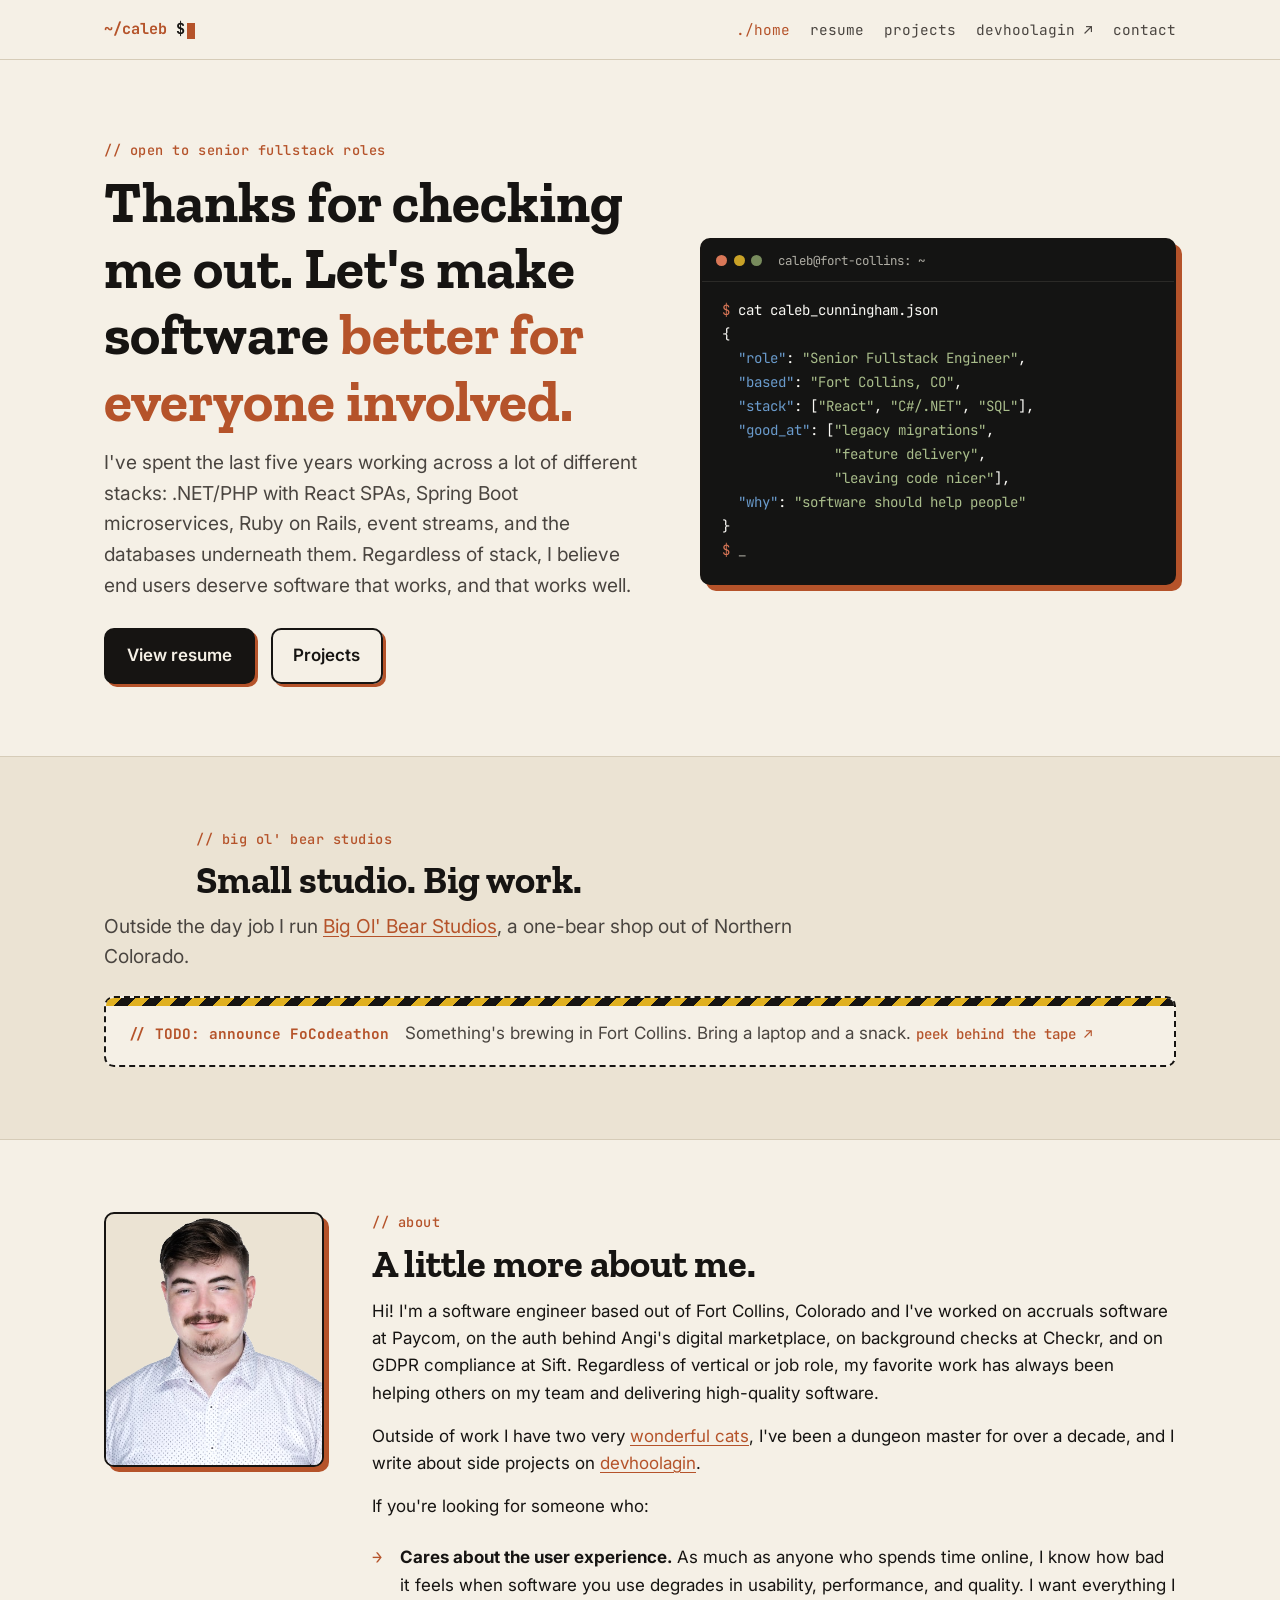
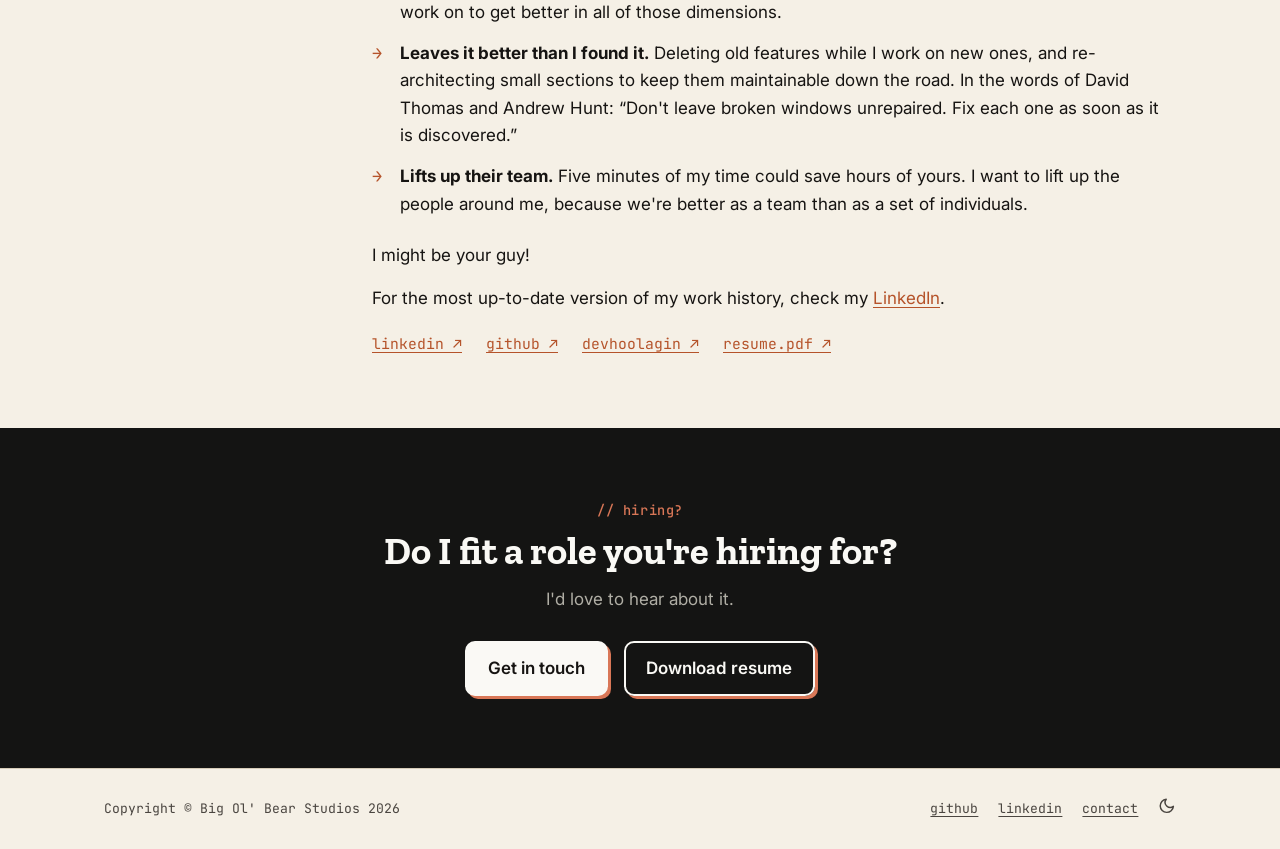
==== commit e4061d62: "design and rewrite of main site" ====
--- a/index.html
+++ b/index.html
@@ -2,222 +2,140 @@
 <html lang="en">
     <head>
         <meta charset="utf-8" />
-        <meta name="viewport" content="width=device-width, initial-scale=1, shrink-to-fit=no" />
-        <meta name="description" content="" />
-        <meta name="author" content="" />
-        <title>Caleb Cunningham's Portfolio</title>
-        <!-- Favicon-->
-        <link rel="icon" type="image/x-icon" href="assets/favicon.ico" />
-        <!-- Custom Google font-->
+        <meta name="viewport" content="width=device-width, initial-scale=1" />
+        <meta name="description" content="Caleb Cunningham — senior fullstack engineer who builds features end to end, from React views to services and data." />
+        <meta name="author" content="Caleb Cunningham" />
+        <title>Caleb Cunningham — Fullstack Engineer</title>
+        <link rel="icon" type="image/svg+xml" href="assets/favicon.svg" />
         <link rel="preconnect" href="https://fonts.googleapis.com" />
         <link rel="preconnect" href="https://fonts.gstatic.com" crossorigin />
-        <link href="https://fonts.googleapis.com/css2?family=Plus+Jakarta+Sans:wght@100;200;300;400;500;600;700;800;900&amp;display=swap" rel="stylesheet" />
-        <!-- Bootstrap icons-->
-        <link href="https://cdn.jsdelivr.net/npm/bootstrap-icons@1.8.1/font/bootstrap-icons.css" rel="stylesheet" />
-        <!-- Core theme CSS (includes Bootstrap)-->
+        <link href="https://fonts.googleapis.com/css2?family=Inter:wght@400;500;600&amp;family=JetBrains+Mono:wght@400;500;700&amp;family=Zilla+Slab:wght@600;700&amp;display=swap" rel="stylesheet" />
         <link href="css/styles.css" rel="stylesheet" />
         <script>
-            !function(t,e){var o,n,p,r;e.__SV||(window.posthog=e,e._i=[],e.init=function(i,s,a){function g(t,e){var o=e.split(".");2==o.length&&(t=t[o[0]],e=o[1]),t[e]=function(){t.push([e].concat(Array.prototype.slice.call(arguments,0)))}}(p=t.createElement("script")).type="text/javascript",p.crossOrigin="anonymous",p.async=!0,p.src=s.api_host.replace(".i.posthog.com","-assets.i.posthog.com")+"/static/array.js",(r=t.getElementsByTagName("script")[0]).parentNode.insertBefore(p,r);var u=e;for(void 0!==a?u=e[a]=[]:a="posthog",u.people=u.people||[],u.toString=function(t){var e="posthog";return"posthog"!==a&&(e+="."+a),t||(e+=" (stub)"),e},u.people.toString=function(){return u.toString(1)+".people (stub)"},o="init capture register register_once register_for_session unregister unregister_for_session getFeatureFlag getFeatureFlagPayload isFeatureEnabled reloadFeatureFlags updateEarlyAccessFeatureEnrollment getEarlyAccessFeatures on onFeatureFlags onSessionId getSurveys getActiveMatchingSurveys renderSurvey canRenderSurvey identify setPersonProperties group resetGroups setPersonPropertiesForFlags resetPersonPropertiesForFlags setGroupPropertiesForFlags resetGroupPropertiesForFlags reset get_distinct_id getGroups get_session_id get_session_replay_url alias set_config startSessionRecording stopSessionRecording sessionRecordingStarted captureException loadToolbar get_property getSessionProperty createPersonProfile opt_in_capturing opt_out_capturing has_opted_in_capturing has_opted_out_capturing clear_opt_in_out_capturing debug getPageViewId captureTraceFeedback captureTraceMetric".split(" "),n=0;n<o.length;n++)g(u,o[n]);e._i.push([i,s,a])},e.__SV=1)}(document,window.posthog||[]);
-            posthog.init('phc_sJCrhdUuqcyVG668VhgFB5FnEnh5BE3ZzJFshP0VkTs', {
-                api_host: 'https://us.i.posthog.com',
-                person_profiles: 'always',
-            })
+            // Set the theme before paint so dark mode doesn't flash light
+            try {
+                const saved = localStorage.getItem("theme");
+                document.documentElement.dataset.theme = saved || (matchMedia("(prefers-color-scheme: dark)").matches ? "dark" : "light");
+            } catch (e) {}
         </script>
+        <script defer src="https://analytics.bigolbearstudios.com/script.js" data-website-id="808685d0-a4b0-4a99-a79c-75417ef87800"></script>
     </head>
-    <body class="d-flex flex-column h-100">
-        <main class="flex-shrink-0">
-            <!-- Navigation-->
-            <nav class="navbar navbar-expand-lg navbar-light bg-white py-3">
-                <div class="container px-5">
-                    <a class="navbar-brand" href="index.html"><span class="fw-bolder text-primary">Caleb Cunningham</span></a>
-                    <button class="navbar-toggler" type="button" data-bs-toggle="collapse" data-bs-target="#navbarSupportedContent" aria-controls="navbarSupportedContent" aria-expanded="false" aria-label="Toggle navigation"><span class="navbar-toggler-icon"></span></button>
-                    <div class="collapse navbar-collapse" id="navbarSupportedContent">
-                        <ul class="navbar-nav ms-auto mb-2 mb-lg-0 small fw-bolder">
-                            <li class="nav-item"><a class="nav-link" href="index.html">Home</a></li>
-                            <li class="nav-item"><a class="nav-link" href="resume.html">Resume</a></li>
-                            <li class="nav-item"><a class="nav-link" href="projects.html">Projects</a></li>
-                            <li class="nav-item"><a class="nav-link" href="https://threehoolagins.github.io/devhoolagin/">Devhoolagin</a></li>
-                            <li class="nav-item"><a class="nav-link" href="contact.html">Contact</a></li>
-                        </ul>
+    <body>
+        <!-- Navigation-->
+        <nav class="site-nav">
+            <div class="container inner">
+                <a class="brand" href="index.html"><span class="prompt">~/caleb</span> $<span class="cursor" aria-hidden="true"></span></a>
+                <ul>
+                    <li><a href="index.html" aria-current="page">home</a></li>
+                    <li><a href="resume.html">resume</a></li>
+                    <li><a href="projects.html">projects</a></li>
+                    <li><a href="https://threehoolagins.github.io/devhoolagin/" target="_blank" rel="noopener">devhoolagin ↗</a></li>
+                    <li><a href="contact.html">contact</a></li>
+                </ul>
+            </div>
+        </nav>
+        <main>
+            <!-- Hero-->
+            <header class="hero">
+                <div class="container inner">
+                    <div>
+                        <p class="eyebrow">// open to senior fullstack roles</p>
+                        <h1>Thanks for checking me out. Let's make software <span class="hl">better for everyone involved.</span></h1>
+                        <p class="lede">I've spent the last five years working across a lot of different stacks: .NET/PHP with React SPAs, Spring Boot microservices, Ruby on Rails, event streams, and the databases underneath them. Regardless of stack, I believe end users deserve software that works, and that works well.</p>
+                        <div class="actions">
+                            <a class="btn" href="resume.html">View resume</a>
+                            <a class="btn btn--ghost" href="projects.html">Projects</a>
+                        </div>
+                    </div>
+                    <div class="terminal" role="img" aria-label="A terminal showing a short profile of Caleb">
+                        <div class="terminal__bar"><span class="dot"></span><span class="dot"></span><span class="dot"></span><span class="title">caleb@fort-collins: ~</span></div>
+<pre><span class="t-prompt">$</span> cat caleb_cunningham.json
+{
+  <span class="t-key">"role"</span>: <span class="t-str">"Senior Fullstack Engineer"</span>,
+  <span class="t-key">"based"</span>: <span class="t-str">"Fort Collins, CO"</span>,
+  <span class="t-key">"stack"</span>: [<span class="t-str">"React"</span>, <span class="t-str">"C#/.NET"</span>, <span class="t-str">"SQL"</span>],
+  <span class="t-key">"good_at"</span>: [<span class="t-str">"legacy migrations"</span>,
+              <span class="t-str">"feature delivery"</span>,
+              <span class="t-str">"leaving code nicer"</span>],
+  <span class="t-key">"why"</span>: <span class="t-str">"software should help people"</span>
+}
+<span class="t-prompt">$</span> <span class="t-mute">_</span></pre>
                     </div>
                 </div>
-            </nav>
-            <!-- Header-->
-            <header class="py-5">
-                <div class="container px-5 pb-5">
-                    <div class="row gx-5 align-items-center">
-                        <div class="col-xxl-5">
-                            <!-- Header text content-->
-                            <div class="text-center text-xxl-start">
-                                <div class="badge bg-gradient-primary-to-secondary text-white mb-4"><div class="text-uppercase">Front-End &middot; Back-End &middot; Database Architecture</div></div>
-                                <div class="fs-3 fw-light text-muted">Hi, I'm Caleb.</div>
-                                <h1 class="display-3 fw-bolder mb-5"><span class="text-gradient d-inline">I like to build things.</span></h1>
-                                <div class="d-grid gap-3 d-sm-flex justify-content-sm-center justify-content-xxl-start mb-3">
-                                    <a class="btn btn-primary btn-lg px-5 py-3 me-sm-3 fs-6 fw-bolder" href="resume.html">Resume</a>
-                                    <a class="btn btn-outline-dark btn-lg px-5 py-3 fs-6 fw-bolder" href="projects.html">Projects</a>
-                                </div>
-                            </div>
+            </header>
+            <!-- Big Ol' Bear Studios-->
+            <section class="section section--alt">
+                <div class="container">
+                    <div class="studio-head">
+                        <img class="studio-head__logo" src="https://bigolbearstudios.github.io/images/logo-mark.png" alt="" />
+                        <div>
+                            <p class="eyebrow">// big ol' bear studios</p>
+                            <h2>Small studio. Big work.</h2>
                         </div>
-                        <div class="col-xxl-7">
-                            <!-- Header profile picture-->
-                            <div class="d-flex justify-content-center mt-5 mt-xxl-0">
-                                <div class="profile bg-gradient-primary-to-secondary">
-                                    <!-- TIP: For best results, use a photo with a transparent background like the demo example below-->
-                                    <!-- Watch a tutorial on how to do this on YouTube (link)-->
-                                    <img class="profile-img" src="assets/profile.png" alt="..." />
-                                    <div class="dots-1">
-                                        <!-- SVG Dots-->
-                                        <svg version="1.1" xmlns="http://www.w3.org/2000/svg" xmlns:xlink="http://www.w3.org/1999/xlink" x="0px" y="0px" viewBox="0 0 191.6 1215.4" style="enable-background: new 0 0 191.6 1215.4" xml:space="preserve">
-                                            <g transform="translate(0.000000,1280.000000) scale(0.100000,-0.100000)">
-                                                <path d="M227.7,12788.6c-105-35-200-141-222-248c-43-206,163-412,369-369c155,32,275,190,260,339c-11,105-90,213-190,262        C383.7,12801.6,289.7,12808.6,227.7,12788.6z"></path>
-                                                <path d="M1507.7,12788.6c-151-50-253-216-222-362c25-119,136-230,254-255c194-41,395,142,375,339c-11,105-90,213-190,262        C1663.7,12801.6,1569.7,12808.6,1507.7,12788.6z"></path>
-                                                <path d="M227.7,11508.6c-105-35-200-141-222-248c-43-206,163-412,369-369c155,32,275,190,260,339c-11,105-90,213-190,262        C383.7,11521.6,289.7,11528.6,227.7,11508.6z"></path>
-                                                <path d="M1507.7,11508.6c-151-50-253-216-222-362c25-119,136-230,254-255c194-41,395,142,375,339c-11,105-90,213-190,262        C1663.7,11521.6,1569.7,11528.6,1507.7,11508.6z"></path>
-                                                <path d="M227.7,10228.6c-105-35-200-141-222-248c-43-206,163-412,369-369c155,32,275,190,260,339c-11,105-90,213-190,262        C383.7,10241.6,289.7,10248.6,227.7,10228.6z"></path>
-                                                <path d="M1507.7,10228.6c-105-35-200-141-222-248c-43-206,163-412,369-369c155,32,275,190,260,339c-11,105-90,213-190,262        C1663.7,10241.6,1569.7,10248.6,1507.7,10228.6z"></path>
-                                                <path d="M227.7,8948.6c-105-35-200-141-222-248c-43-206,163-412,369-369c155,32,275,190,260,339c-11,105-90,213-190,262        C383.7,8961.6,289.7,8968.6,227.7,8948.6z"></path>
-                                                <path d="M1507.7,8948.6c-105-35-200-141-222-248c-43-206,163-412,369-369c155,32,275,190,260,339c-11,105-90,213-190,262        C1663.7,8961.6,1569.7,8968.6,1507.7,8948.6z"></path>
-                                                <path d="M227.7,7668.6c-105-35-200-141-222-248c-43-206,163-412,369-369c155,32,275,190,260,339c-11,105-90,213-190,262        C383.7,7681.6,289.7,7688.6,227.7,7668.6z"></path>
-                                                <path d="M1507.7,7668.6c-105-35-200-141-222-248c-43-206,163-412,369-369c155,32,275,190,260,339c-11,105-90,213-190,262        C1663.7,7681.6,1569.7,7688.6,1507.7,7668.6z"></path>
-                                                <path d="M227.7,6388.6c-105-35-200-141-222-248c-43-206,163-412,369-369c155,32,275,190,260,339c-11,105-90,213-190,262        C383.7,6401.6,289.7,6408.6,227.7,6388.6z"></path>
-                                                <path d="M1507.7,6388.6c-105-35-200-141-222-248c-43-206,163-412,369-369c155,32,275,190,260,339c-11,105-90,213-190,262        C1663.7,6401.6,1569.7,6408.6,1507.7,6388.6z"></path>
-                                                <path d="M227.7,5108.6c-105-35-200-141-222-248c-43-206,163-412,369-369c155,32,275,190,260,339c-11,105-90,213-190,262        C383.7,5121.6,289.7,5128.6,227.7,5108.6z"></path>
-                                                <path d="M1507.7,5108.6c-105-35-200-141-222-248c-43-206,163-412,369-369c155,32,275,190,260,339c-11,105-90,213-190,262        C1663.7,5121.6,1569.7,5128.6,1507.7,5108.6z"></path>
-                                                <path d="M227.7,3828.6c-105-35-200-141-222-248c-43-206,163-412,369-369c155,32,275,190,260,339c-11,105-90,213-190,262        C383.7,3841.6,289.7,3848.6,227.7,3828.6z"></path>
-                                                <path d="M1507.7,3828.6c-105-35-200-141-222-248c-43-206,163-412,369-369c155,32,275,190,260,339c-11,105-90,213-190,262        C1663.7,3841.6,1569.7,3848.6,1507.7,3828.6z"></path>
-                                                <path d="M227.7,2548.6c-105-35-200-141-222-248c-43-206,163-412,369-369c155,32,275,190,260,339c-11,105-90,213-190,262        C383.7,2561.6,289.7,2568.6,227.7,2548.6z"></path>
-                                                <path d="M1507.7,2548.6c-105-35-200-141-222-248c-43-206,163-412,369-369c155,32,275,190,260,339c-11,105-90,213-190,262        C1663.7,2561.6,1569.7,2568.6,1507.7,2548.6z"></path>
-                                                <path d="M227.7,1268.6c-105-35-200-141-222-248c-43-206,163-412,369-369c155,32,275,190,260,339c-11,105-90,213-190,262        C383.7,1281.6,289.7,1288.6,227.7,1268.6z"></path>
-                                                <path d="M1507.7,1268.6c-105-35-200-141-222-248c-43-206,163-412,369-369c155,32,275,190,260,339c-11,105-90,213-190,262        C1663.7,1281.6,1569.7,1288.6,1507.7,1268.6z"></path>
-                                            </g>
-                                        </svg>
-                                        <!-- END of SVG dots-->
-                                    </div>
-                                    <div class="dots-2">
-                                        <!-- SVG Dots-->
-                                        <svg version="1.1" xmlns="http://www.w3.org/2000/svg" xmlns:xlink="http://www.w3.org/1999/xlink" x="0px" y="0px" viewBox="0 0 191.6 1215.4" style="enable-background: new 0 0 191.6 1215.4" xml:space="preserve">
-                                            <g transform="translate(0.000000,1280.000000) scale(0.100000,-0.100000)">
-                                                <path d="M227.7,12788.6c-105-35-200-141-222-248c-43-206,163-412,369-369c155,32,275,190,260,339c-11,105-90,213-190,262        C383.7,12801.6,289.7,12808.6,227.7,12788.6z"></path>
-                                                <path d="M1507.7,12788.6c-151-50-253-216-222-362c25-119,136-230,254-255c194-41,395,142,375,339c-11,105-90,213-190,262        C1663.7,12801.6,1569.7,12808.6,1507.7,12788.6z"></path>
-                                                <path d="M227.7,11508.6c-105-35-200-141-222-248c-43-206,163-412,369-369c155,32,275,190,260,339c-11,105-90,213-190,262        C383.7,11521.6,289.7,11528.6,227.7,11508.6z"></path>
-                                                <path d="M1507.7,11508.6c-151-50-253-216-222-362c25-119,136-230,254-255c194-41,395,142,375,339c-11,105-90,213-190,262        C1663.7,11521.6,1569.7,11528.6,1507.7,11508.6z"></path>
-                                                <path d="M227.7,10228.6c-105-35-200-141-222-248c-43-206,163-412,369-369c155,32,275,190,260,339c-11,105-90,213-190,262        C383.7,10241.6,289.7,10248.6,227.7,10228.6z"></path>
-                                                <path d="M1507.7,10228.6c-105-35-200-141-222-248c-43-206,163-412,369-369c155,32,275,190,260,339c-11,105-90,213-190,262        C1663.7,10241.6,1569.7,10248.6,1507.7,10228.6z"></path>
-                                                <path d="M227.7,8948.6c-105-35-200-141-222-248c-43-206,163-412,369-369c155,32,275,190,260,339c-11,105-90,213-190,262        C383.7,8961.6,289.7,8968.6,227.7,8948.6z"></path>
-                                                <path d="M1507.7,8948.6c-105-35-200-141-222-248c-43-206,163-412,369-369c155,32,275,190,260,339c-11,105-90,213-190,262        C1663.7,8961.6,1569.7,8968.6,1507.7,8948.6z"></path>
-                                                <path d="M227.7,7668.6c-105-35-200-141-222-248c-43-206,163-412,369-369c155,32,275,190,260,339c-11,105-90,213-190,262        C383.7,7681.6,289.7,7688.6,227.7,7668.6z"></path>
-                                                <path d="M1507.7,7668.6c-105-35-200-141-222-248c-43-206,163-412,369-369c155,32,275,190,260,339c-11,105-90,213-190,262        C1663.7,7681.6,1569.7,7688.6,1507.7,7668.6z"></path>
-                                                <path d="M227.7,6388.6c-105-35-200-141-222-248c-43-206,163-412,369-369c155,32,275,190,260,339c-11,105-90,213-190,262        C383.7,6401.6,289.7,6408.6,227.7,6388.6z"></path>
-                                                <path d="M1507.7,6388.6c-105-35-200-141-222-248c-43-206,163-412,369-369c155,32,275,190,260,339c-11,105-90,213-190,262        C1663.7,6401.6,1569.7,6408.6,1507.7,6388.6z"></path>
-                                                <path d="M227.7,5108.6c-105-35-200-141-222-248c-43-206,163-412,369-369c155,32,275,190,260,339c-11,105-90,213-190,262        C383.7,5121.6,289.7,5128.6,227.7,5108.6z"></path>
-                                                <path d="M1507.7,5108.6c-105-35-200-141-222-248c-43-206,163-412,369-369c155,32,275,190,260,339c-11,105-90,213-190,262        C1663.7,5121.6,1569.7,5128.6,1507.7,5108.6z"></path>
-                                                <path d="M227.7,3828.6c-105-35-200-141-222-248c-43-206,163-412,369-369c155,32,275,190,260,339c-11,105-90,213-190,262        C383.7,3841.6,289.7,3848.6,227.7,3828.6z"></path>
-                                                <path d="M1507.7,3828.6c-105-35-200-141-222-248c-43-206,163-412,369-369c155,32,275,190,260,339c-11,105-90,213-190,262        C1663.7,3841.6,1569.7,3848.6,1507.7,3828.6z"></path>
-                                                <path d="M227.7,2548.6c-105-35-200-141-222-248c-43-206,163-412,369-369c155,32,275,190,260,339c-11,105-90,213-190,262        C383.7,2561.6,289.7,2568.6,227.7,2548.6z"></path>
-                                                <path d="M1507.7,2548.6c-105-35-200-141-222-248c-43-206,163-412,369-369c155,32,275,190,260,339c-11,105-90,213-190,262        C1663.7,2561.6,1569.7,2568.6,1507.7,2548.6z"></path>
-                                                <path d="M227.7,1268.6c-105-35-200-141-222-248c-43-206,163-412,369-369c155,32,275,190,260,339c-11,105-90,213-190,262        C383.7,1281.6,289.7,1288.6,227.7,1268.6z"></path>
-                                                <path d="M1507.7,1268.6c-105-35-200-141-222-248c-43-206,163-412,369-369c155,32,275,190,260,339c-11,105-90,213-190,262        C1663.7,1281.6,1569.7,1288.6,1507.7,1268.6z"></path>
-                                            </g>
-                                        </svg>
-                                        <!-- END of SVG dots-->
-                                    </div>
-                                    <div class="dots-3">
-                                        <!-- SVG Dots-->
-                                        <svg version="1.1" xmlns="http://www.w3.org/2000/svg" xmlns:xlink="http://www.w3.org/1999/xlink" x="0px" y="0px" viewBox="0 0 191.6 1215.4" style="enable-background: new 0 0 191.6 1215.4" xml:space="preserve">
-                                            <g transform="translate(0.000000,1280.000000) scale(0.100000,-0.100000)">
-                                                <path d="M227.7,12788.6c-105-35-200-141-222-248c-43-206,163-412,369-369c155,32,275,190,260,339c-11,105-90,213-190,262        C383.7,12801.6,289.7,12808.6,227.7,12788.6z"></path>
-                                                <path d="M1507.7,12788.6c-151-50-253-216-222-362c25-119,136-230,254-255c194-41,395,142,375,339c-11,105-90,213-190,262        C1663.7,12801.6,1569.7,12808.6,1507.7,12788.6z"></path>
-                                                <path d="M227.7,11508.6c-105-35-200-141-222-248c-43-206,163-412,369-369c155,32,275,190,260,339c-11,105-90,213-190,262        C383.7,11521.6,289.7,11528.6,227.7,11508.6z"></path>
-                                                <path d="M1507.7,11508.6c-151-50-253-216-222-362c25-119,136-230,254-255c194-41,395,142,375,339c-11,105-90,213-190,262        C1663.7,11521.6,1569.7,11528.6,1507.7,11508.6z"></path>
-                                                <path d="M227.7,10228.6c-105-35-200-141-222-248c-43-206,163-412,369-369c155,32,275,190,260,339c-11,105-90,213-190,262        C383.7,10241.6,289.7,10248.6,227.7,10228.6z"></path>
-                                                <path d="M1507.7,10228.6c-105-35-200-141-222-248c-43-206,163-412,369-369c155,32,275,190,260,339c-11,105-90,213-190,262        C1663.7,10241.6,1569.7,10248.6,1507.7,10228.6z"></path>
-                                                <path d="M227.7,8948.6c-105-35-200-141-222-248c-43-206,163-412,369-369c155,32,275,190,260,339c-11,105-90,213-190,262        C383.7,8961.6,289.7,8968.6,227.7,8948.6z"></path>
-                                                <path d="M1507.7,8948.6c-105-35-200-141-222-248c-43-206,163-412,369-369c155,32,275,190,260,339c-11,105-90,213-190,262        C1663.7,8961.6,1569.7,8968.6,1507.7,8948.6z"></path>
-                                                <path d="M227.7,7668.6c-105-35-200-141-222-248c-43-206,163-412,369-369c155,32,275,190,260,339c-11,105-90,213-190,262        C383.7,7681.6,289.7,7688.6,227.7,7668.6z"></path>
-                                                <path d="M1507.7,7668.6c-105-35-200-141-222-248c-43-206,163-412,369-369c155,32,275,190,260,339c-11,105-90,213-190,262        C1663.7,7681.6,1569.7,7688.6,1507.7,7668.6z"></path>
-                                                <path d="M227.7,6388.6c-105-35-200-141-222-248c-43-206,163-412,369-369c155,32,275,190,260,339c-11,105-90,213-190,262        C383.7,6401.6,289.7,6408.6,227.7,6388.6z"></path>
-                                                <path d="M1507.7,6388.6c-105-35-200-141-222-248c-43-206,163-412,369-369c155,32,275,190,260,339c-11,105-90,213-190,262        C1663.7,6401.6,1569.7,6408.6,1507.7,6388.6z"></path>
-                                                <path d="M227.7,5108.6c-105-35-200-141-222-248c-43-206,163-412,369-369c155,32,275,190,260,339c-11,105-90,213-190,262        C383.7,5121.6,289.7,5128.6,227.7,5108.6z"></path>
-                                                <path d="M1507.7,5108.6c-105-35-200-141-222-248c-43-206,163-412,369-369c155,32,275,190,260,339c-11,105-90,213-190,262        C1663.7,5121.6,1569.7,5128.6,1507.7,5108.6z"></path>
-                                                <path d="M227.7,3828.6c-105-35-200-141-222-248c-43-206,163-412,369-369c155,32,275,190,260,339c-11,105-90,213-190,262        C383.7,3841.6,289.7,3848.6,227.7,3828.6z"></path>
-                                                <path d="M1507.7,3828.6c-105-35-200-141-222-248c-43-206,163-412,369-369c155,32,275,190,260,339c-11,105-90,213-190,262        C1663.7,3841.6,1569.7,3848.6,1507.7,3828.6z"></path>
-                                                <path d="M227.7,2548.6c-105-35-200-141-222-248c-43-206,163-412,369-369c155,32,275,190,260,339c-11,105-90,213-190,262        C383.7,2561.6,289.7,2568.6,227.7,2548.6z"></path>
-                                                <path d="M1507.7,2548.6c-105-35-200-141-222-248c-43-206,163-412,369-369c155,32,275,190,260,339c-11,105-90,213-190,262        C1663.7,2561.6,1569.7,2568.6,1507.7,2548.6z"></path>
-                                                <path d="M227.7,1268.6c-105-35-200-141-222-248c-43-206,163-412,369-369c155,32,275,190,260,339c-11,105-90,213-190,262        C383.7,1281.6,289.7,1288.6,227.7,1268.6z"></path>
-                                                <path d="M1507.7,1268.6c-105-35-200-141-222-248c-43-206,163-412,369-369c155,32,275,190,260,339c-11,105-90,213-190,262        C1663.7,1281.6,1569.7,1288.6,1507.7,1268.6z"></path>
-                                            </g>
-                                        </svg>
-                                        <!-- END of SVG dots-->
-                                    </div>
-                                    <div class="dots-4">
-                                        <!-- SVG Dots-->
-                                        <svg version="1.1" xmlns="http://www.w3.org/2000/svg" xmlns:xlink="http://www.w3.org/1999/xlink" x="0px" y="0px" viewBox="0 0 191.6 1215.4" style="enable-background: new 0 0 191.6 1215.4" xml:space="preserve">
-                                            <g transform="translate(0.000000,1280.000000) scale(0.100000,-0.100000)">
-                                                <path d="M227.7,12788.6c-105-35-200-141-222-248c-43-206,163-412,369-369c155,32,275,190,260,339c-11,105-90,213-190,262        C383.7,12801.6,289.7,12808.6,227.7,12788.6z"></path>
-                                                <path d="M1507.7,12788.6c-151-50-253-216-222-362c25-119,136-230,254-255c194-41,395,142,375,339c-11,105-90,213-190,262        C1663.7,12801.6,1569.7,12808.6,1507.7,12788.6z"></path>
-                                                <path d="M227.7,11508.6c-105-35-200-141-222-248c-43-206,163-412,369-369c155,32,275,190,260,339c-11,105-90,213-190,262        C383.7,11521.6,289.7,11528.6,227.7,11508.6z"></path>
-                                                <path d="M1507.7,11508.6c-151-50-253-216-222-362c25-119,136-230,254-255c194-41,395,142,375,339c-11,105-90,213-190,262        C1663.7,11521.6,1569.7,11528.6,1507.7,11508.6z"></path>
-                                                <path d="M227.7,10228.6c-105-35-200-141-222-248c-43-206,163-412,369-369c155,32,275,190,260,339c-11,105-90,213-190,262        C383.7,10241.6,289.7,10248.6,227.7,10228.6z"></path>
-                                                <path d="M1507.7,10228.6c-105-35-200-141-222-248c-43-206,163-412,369-369c155,32,275,190,260,339c-11,105-90,213-190,262        C1663.7,10241.6,1569.7,10248.6,1507.7,10228.6z"></path>
-                                                <path d="M227.7,8948.6c-105-35-200-141-222-248c-43-206,163-412,369-369c155,32,275,190,260,339c-11,105-90,213-190,262        C383.7,8961.6,289.7,8968.6,227.7,8948.6z"></path>
-                                                <path d="M1507.7,8948.6c-105-35-200-141-222-248c-43-206,163-412,369-369c155,32,275,190,260,339c-11,105-90,213-190,262        C1663.7,8961.6,1569.7,8968.6,1507.7,8948.6z"></path>
-                                                <path d="M227.7,7668.6c-105-35-200-141-222-248c-43-206,163-412,369-369c155,32,275,190,260,339c-11,105-90,213-190,262        C383.7,7681.6,289.7,7688.6,227.7,7668.6z"></path>
-                                                <path d="M1507.7,7668.6c-105-35-200-141-222-248c-43-206,163-412,369-369c155,32,275,190,260,339c-11,105-90,213-190,262        C1663.7,7681.6,1569.7,7688.6,1507.7,7668.6z"></path>
-                                                <path d="M227.7,6388.6c-105-35-200-141-222-248c-43-206,163-412,369-369c155,32,275,190,260,339c-11,105-90,213-190,262        C383.7,6401.6,289.7,6408.6,227.7,6388.6z"></path>
-                                                <path d="M1507.7,6388.6c-105-35-200-141-222-248c-43-206,163-412,369-369c155,32,275,190,260,339c-11,105-90,213-190,262        C1663.7,6401.6,1569.7,6408.6,1507.7,6388.6z"></path>
-                                                <path d="M227.7,5108.6c-105-35-200-141-222-248c-43-206,163-412,369-369c155,32,275,190,260,339c-11,105-90,213-190,262        C383.7,5121.6,289.7,5128.6,227.7,5108.6z"></path>
-                                                <path d="M1507.7,5108.6c-105-35-200-141-222-248c-43-206,163-412,369-369c155,32,275,190,260,339c-11,105-90,213-190,262        C1663.7,5121.6,1569.7,5128.6,1507.7,5108.6z"></path>
-                                                <path d="M227.7,3828.6c-105-35-200-141-222-248c-43-206,163-412,369-369c155,32,275,190,260,339c-11,105-90,213-190,262        C383.7,3841.6,289.7,3848.6,227.7,3828.6z"></path>
-                                                <path d="M1507.7,3828.6c-105-35-200-141-222-248c-43-206,163-412,369-369c155,32,275,190,260,339c-11,105-90,213-190,262        C1663.7,3841.6,1569.7,3848.6,1507.7,3828.6z"></path>
-                                                <path d="M227.7,2548.6c-105-35-200-141-222-248c-43-206,163-412,369-369c155,32,275,190,260,339c-11,105-90,213-190,262        C383.7,2561.6,289.7,2568.6,227.7,2548.6z"></path>
-                                                <path d="M1507.7,2548.6c-105-35-200-141-222-248c-43-206,163-412,369-369c155,32,275,190,260,339c-11,105-90,213-190,262        C1663.7,2561.6,1569.7,2568.6,1507.7,2548.6z"></path>
-                                                <path d="M227.7,1268.6c-105-35-200-141-222-248c-43-206,163-412,369-369c155,32,275,190,260,339c-11,105-90,213-190,262        C383.7,1281.6,289.7,1288.6,227.7,1268.6z"></path>
-                                                <path d="M1507.7,1268.6c-105-35-200-141-222-248c-43-206,163-412,369-369c155,32,275,190,260,339c-11,105-90,213-190,262        C1663.7,1281.6,1569.7,1288.6,1507.7,1268.6z"></path>
-                                            </g>
-                                        </svg>
-                                        <!-- END of SVG dots-->
-                                    </div>
-                                </div>
-                            </div>
+                    </div>
+                    <p class="lede">Outside the day job I run <a href="https://bigolbearstudios.github.io" target="_blank" rel="noopener">Big Ol' Bear Studios</a>, a one-bear shop out of Northern Colorado.</p>
+                    <a class="teaser" href="https://bigolbearstudios.github.io/focodeathon" target="_blank" rel="noopener">
+                        <span class="teaser__todo">// TODO: announce FoCodeathon</span>
+                        <span class="teaser__body">Something's brewing in Fort Collins. Bring a laptop and a snack. <span class="teaser__link">peek behind the tape ↗</span></span>
+                    </a>
+                </div>
+            </section>
+            <!-- About-->
+            <section class="section">
+                <div class="container about">
+                    <div class="about__photo"><img src="assets/profile.png" alt="Caleb Cunningham" /></div>
+                    <div>
+                        <p class="eyebrow">// about</p>
+                        <h2>A little more about me.</h2>
+                        <p>Hi! I'm a software engineer based out of Fort Collins, Colorado and I've worked on accruals software at Paycom, on the auth behind Angi's digital marketplace, on background checks at Checkr, and on GDPR compliance at Sift. Regardless of vertical or job role, my favorite work has always been helping others on my team and delivering high-quality software.</p>
+                        <p>Outside of work I have two very <a href="assets/mytwoadorablecats.jpg" target="_blank" rel="noopener">wonderful cats</a>, I've been a dungeon master for over a decade, and I write about side projects on <a href="https://threehoolagins.github.io/devhoolagin/">devhoolagin</a>.</p>
+                        <p>If you're looking for someone who:</p>
+                        <ul class="principles">
+                            <li><strong>Cares about the user experience.</strong> As much as anyone who spends time online, I know how bad it feels when software you use degrades in usability, performance, and quality. I want everything I work on to get better in all of those dimensions.</li>
+                            <li><strong>Leaves it better than I found it.</strong> Deleting old features while I work on new ones, and re-architecting small sections to keep them maintainable down the road. In the words of David Thomas and Andrew Hunt: &ldquo;Don't leave broken windows unrepaired. Fix each one as soon as it is discovered.&rdquo;</li>
+                            <li><strong>Lifts up their team.</strong> Five minutes of my time could save hours of yours. I want to lift up the people around me, because we're better as a team than as a set of individuals.</li>
+                        </ul>
+                        <p style="margin-top: 1.5rem">I might be your guy!</p>
+                        <p>For the most up-to-date version of my work history, check my <a href="https://www.linkedin.com/in/calebbcunningham/" target="_blank" rel="noopener">LinkedIn</a>.</p>
+                        <div class="socials">
+                            <a href="https://www.linkedin.com/in/calebbcunningham/" target="_blank" rel="noopener">linkedin ↗</a>
+                            <a href="https://github.com/ThreeHoolagins" target="_blank" rel="noopener">github ↗</a>
+                            <a href="https://threehoolagins.github.io/devhoolagin/" target="_blank" rel="noopener">devhoolagin ↗</a>
+                            <a href="https://github.com/ThreeHoolagins/calebcunninghamresume/releases/latest/download/caleb_cunningham_resume.pdf" target="_blank" rel="noopener">resume.pdf ↗</a>
                         </div>
                     </div>
                 </div>
-            </header>
-            <!-- About Section-->
-            <section class="bg-light py-5">
-                <div class="container px-5">
-                    <div class="row gx-5 justify-content-center">
-                        <div class="col-xxl-8">
-                            <div class="text-center my-5">
-                                <h2 class="display-5 fw-bolder"><span class="text-gradient d-inline">About Me</span></h2>
-                                <p class="lead fw-light mb-4">For the most up to date and complete work history, please check my Linkedin.</p>
-                                <p class="text-muted">I suppose now is a good time for introductions! My name is Caleb Cunningham, I'm a Software Engineer Intrigued with data, who wants to put their skills towards bettering our digital and physical world for everyone.</p>
-                                <p class="text-muted">I <i>technically </i>  """know""" <a class="text-gradient" href="https://github.com/ThreeHoolagins/hello-universe" target="_blank">every programming language</a>, but my prefered lanuages are in the resume page.</p>
-                                <p class="text-muted">I'm a cat parent of two <a class="text-gradient" href="./assets/mytwoadorablecats.jpg" target="_blank">adoreable cats</a>, A dungeon master of nearly a decade, and someone passonate about clean solutions that improve people's lives.</p>
-                                <div class="d-flex justify-content-center fs-2 gap-4">
-                                    <a class="text-gradient" href="https://www.linkedin.com/in/calebbcunningham/"><i class="bi bi-linkedin"></i></a>
-                                    <a class="text-gradient" href="https://github.com/ThreeHoolagins"><i class="bi bi-github"></i></a>
-                                </div>
-                            </div>
-                        </div>
+            </section>
+            <!-- CTA-->
+            <section class="section cta">
+                <div class="container narrow">
+                    <p class="eyebrow">// hiring?</p>
+                    <h2>Do I fit a role you're hiring for?</h2>
+                    <p>I'd love to hear about it.</p>
+                    <div class="actions">
+                        <a class="btn" href="contact.html">Get in touch</a>
+                        <a class="btn btn--ghost" href="https://github.com/ThreeHoolagins/calebcunninghamresume/releases/latest/download/caleb_cunningham_resume.pdf" target="_blank" rel="noopener">Download resume</a>
                     </div>
                 </div>
             </section>
         </main>
         <!-- Footer-->
-        <footer class="bg-white py-4 mt-auto">
-            <div class="container px-5">
-                <div class="row align-items-center justify-content-between flex-column flex-sm-row">
-                    <div class="col-auto"><div class="small m-0">Copyright &copy; Big Ol' Bear Studios 2026</div></div>
-                    <div class="col-auto">
-                        <a class="small" href="contact.html">Contact</a>
-                    </div>
-                </div>
+        <footer class="site-footer">
+            <div class="container inner">
+                <div>Copyright <a class="secret" href="./applicationHelper.html">&copy;</a> Big Ol' Bear Studios 2026</div>
+                <ul>
+                    <li><a href="https://github.com/ThreeHoolagins" target="_blank" rel="noopener">github</a></li>
+                    <li><a href="https://www.linkedin.com/in/calebbcunningham/" target="_blank" rel="noopener">linkedin</a></li>
+                    <li><a href="contact.html">contact</a></li>
+                    <li>
+                        <button class="theme-toggle" type="button" aria-label="Toggle dark mode">
+                            <svg class="icon-moon" viewBox="0 0 24 24" aria-hidden="true"><path d="M21 12.8A9 9 0 1 1 11.2 3a7 7 0 0 0 9.8 9.8z" /></svg>
+                            <svg class="icon-sun" viewBox="0 0 24 24" aria-hidden="true"><circle cx="12" cy="12" r="4" /><path d="M12 2v2M12 20v2M4.9 4.9l1.4 1.4M17.7 17.7l1.4 1.4M2 12h2M20 12h2M4.9 19.1l1.4-1.4M17.7 6.3l1.4-1.4" /></svg>
+                        </button>
+                    </li>
+                </ul>
             </div>
         </footer>
-        <!-- Bootstrap core JS-->
-        <script src="https://cdn.jsdelivr.net/npm/bootstrap@5.2.3/dist/js/bootstrap.bundle.min.js"></script>
-        <!-- Core theme JS-->
         <script src="js/scripts.js"></script>
     </body>
 </html>
--- a/css/styles.css
+++ b/css/styles.css
@@ -0,0 +1,1004 @@
+/*
+ * Caleb Cunningham — portfolio
+ * Palette: Big Ol' Bear Studios (paper / ink / rust) with Anthropic neutrals + accents
+ * for the code-ish bits.
+ */
+
+:root {
+    /* Big Ol' Bear Studios */
+    --paper: #f5f0e6;
+    --paper-2: #ebe3d3;
+    --ink: #161412;
+    --ink-soft: #4a4540;
+    --accent: #b5532a;
+    --accent-ink: #fff;
+    --line: #d6ccb8;
+
+    /* Anthropic */
+    --term-bg: #141413;
+    --term-fg: #faf9f5;
+    --term-mute: #b0aea5;
+    --term-line: #2b2a27;
+    --clay: #d97757;
+    --sky: #6a9bcc;
+    --olive: #788c5d;
+
+    --radius: 10px;
+    --max: 1120px;
+    --font-display: "Zilla Slab", "Rockwell", Georgia, serif;
+    --font-body: "Inter", system-ui, -apple-system, "Segoe UI", Roboto, sans-serif;
+    --font-mono: "JetBrains Mono", ui-monospace, "SFMono-Regular", Menlo, Consolas, monospace;
+}
+
+/* Dark mode: set on <html> by the inline script in each page's <head> */
+html[data-theme="dark"] {
+    /* Big Ol' Bear paper/ink, inverted: warm charcoal + cream */
+    --paper: #1b1917;
+    --paper-2: #23201d;
+    --ink: #f2ebdf;
+    --ink-soft: #b8ae9f;
+    --accent: #d97757; /* rust lifted to clay so it reads on dark */
+    --accent-ink: #141413;
+    --line: #3a342d;
+
+    /* Terminal sits one step darker than the page */
+    --term-bg: #121110;
+    color-scheme: dark;
+}
+
+/* Cream outlines get loud on dark; soften them */
+html[data-theme="dark"] .terminal,
+html[data-theme="dark"] .about__photo,
+html[data-theme="dark"] .card,
+html[data-theme="dark"] .project {
+    border-color: #4a433a;
+}
+
+html[data-theme="dark"] .teaser {
+    border-color: #5a5247;
+}
+
+html[data-theme="dark"] .teaser::before {
+    background: repeating-linear-gradient(-45deg, #121110 0 10px, #e0b020 10px 20px);
+}
+
+/* The CTA is a dark band on paper; on dark it becomes a raised panel */
+html[data-theme="dark"] .cta {
+    background: #262220;
+    border-top: 1px solid var(--line);
+}
+
+html[data-theme="dark"] .cta .btn,
+html[data-theme="dark"] .cta .btn:hover {
+    color: #141413;
+}
+
+html[data-theme="dark"] .about__photo img {
+    filter: brightness(0.92);
+}
+
+*,
+*::before,
+*::after {
+    box-sizing: border-box;
+}
+
+html {
+    scroll-behavior: smooth;
+}
+
+body {
+    margin: 0;
+    min-height: 100dvh;
+    display: flex;
+    flex-direction: column;
+    background: var(--paper);
+    color: var(--ink);
+    font-family: var(--font-body);
+    font-size: 1.0625rem;
+    line-height: 1.6;
+    -webkit-font-smoothing: antialiased;
+}
+
+main {
+    flex: 1;
+}
+
+h1,
+h2,
+h3 {
+    font-family: var(--font-display);
+    font-weight: 700;
+    line-height: 1.15;
+    margin: 0 0 0.75rem;
+}
+
+h1 {
+    font-size: clamp(2.3rem, 5vw, 3.6rem);
+}
+
+h2 {
+    font-size: clamp(1.7rem, 3.5vw, 2.4rem);
+}
+
+h3 {
+    font-size: 1.35rem;
+}
+
+p {
+    margin: 0 0 1rem;
+}
+
+a {
+    color: var(--accent);
+    text-underline-offset: 3px;
+}
+
+a:hover {
+    color: var(--ink);
+}
+
+img {
+    max-width: 100%;
+    display: block;
+}
+
+code,
+.mono {
+    font-family: var(--font-mono);
+}
+
+:focus-visible {
+    outline: 2px solid var(--accent);
+    outline-offset: 3px;
+}
+
+.container {
+    width: 100%;
+    max-width: var(--max);
+    margin: 0 auto;
+    padding: 0 1.5rem;
+}
+
+.narrow {
+    max-width: 820px;
+}
+
+.section {
+    padding: 4.5rem 0;
+}
+
+.section--alt {
+    background: var(--paper-2);
+    border-top: 1px solid var(--line);
+    border-bottom: 1px solid var(--line);
+}
+
+.eyebrow {
+    font-family: var(--font-mono);
+    font-size: 0.85rem;
+    font-weight: 500;
+    letter-spacing: 0.04em;
+    color: var(--accent);
+    margin-bottom: 0.5rem;
+}
+
+.lede {
+    font-size: 1.2rem;
+    color: var(--ink-soft);
+    max-width: 62ch;
+}
+
+.muted {
+    color: var(--ink-soft);
+}
+
+/* ---------- Nav ---------- */
+
+.site-nav {
+    border-bottom: 1px solid var(--line);
+    background: var(--paper);
+    position: sticky;
+    top: 0;
+    z-index: 10;
+}
+
+.site-nav .inner {
+    display: flex;
+    align-items: center;
+    justify-content: space-between;
+    flex-wrap: wrap;
+    gap: 0.75rem 1.5rem;
+    padding-top: 1rem;
+    padding-bottom: 1rem;
+}
+
+.brand {
+    font-family: var(--font-mono);
+    font-weight: 700;
+    font-size: 0.95rem;
+    color: var(--ink);
+    text-decoration: none;
+}
+
+.brand .prompt {
+    color: var(--accent);
+}
+
+.brand .cursor {
+    display: inline-block;
+    width: 0.55em;
+    height: 1.1em;
+    margin-left: 2px;
+    vertical-align: text-bottom;
+    background: var(--accent);
+    animation: blink 1.1s steps(1) infinite;
+}
+
+@keyframes blink {
+    50% {
+        opacity: 0;
+    }
+}
+
+.site-nav ul {
+    list-style: none;
+    margin: 0;
+    padding: 0;
+    display: flex;
+    flex-wrap: wrap;
+    gap: 0.25rem 1.25rem;
+}
+
+.site-nav ul a {
+    font-family: var(--font-mono);
+    font-size: 0.9rem;
+    color: var(--ink-soft);
+    text-decoration: none;
+}
+
+.site-nav ul a:hover,
+.site-nav ul a[aria-current="page"] {
+    color: var(--accent);
+}
+
+.site-nav ul a[aria-current="page"]::before {
+    content: "./";
+}
+
+/* ---------- Buttons ---------- */
+
+.btn {
+    display: inline-flex;
+    align-items: center;
+    gap: 0.5rem;
+    padding: 0.75rem 1.3rem;
+    border: 2px solid var(--ink);
+    border-radius: var(--radius);
+    background: var(--ink);
+    color: var(--paper);
+    font: inherit;
+    font-weight: 600;
+    text-decoration: none;
+    cursor: pointer;
+    box-shadow: 3px 3px 0 var(--accent);
+    transition: transform 0.12s, box-shadow 0.12s;
+}
+
+.btn:hover {
+    color: var(--paper);
+    box-shadow: 5px 5px 0 var(--accent);
+    transform: translate(-1px, -1px);
+}
+
+.btn--ghost {
+    background: transparent;
+    color: var(--ink);
+}
+
+.btn--ghost:hover {
+    color: var(--ink);
+}
+
+.actions {
+    display: flex;
+    flex-wrap: wrap;
+    gap: 1rem;
+    margin-top: 1.75rem;
+}
+
+/* ---------- Hero ---------- */
+
+.hero {
+    padding: 5rem 0 4.5rem;
+}
+
+.hero .inner {
+    display: grid;
+    grid-template-columns: 1.15fr 1fr;
+    gap: 3rem;
+    align-items: center;
+}
+
+.hero h1 .hl {
+    color: var(--accent);
+}
+
+/* ---------- Terminal card ---------- */
+
+.terminal {
+    background: var(--term-bg);
+    color: var(--term-fg);
+    border-radius: var(--radius);
+    border: 2px solid var(--ink);
+    box-shadow: 6px 6px 0 var(--accent);
+    font-family: var(--font-mono);
+    font-size: 0.88rem;
+    line-height: 1.7;
+    overflow: hidden;
+}
+
+.terminal__bar {
+    display: flex;
+    align-items: center;
+    gap: 0.4rem;
+    padding: 0.6rem 0.9rem;
+    border-bottom: 1px solid var(--term-line);
+    color: var(--term-mute);
+    font-size: 0.78rem;
+}
+
+.terminal__bar .dot {
+    width: 0.7rem;
+    height: 0.7rem;
+    border-radius: 50%;
+    background: var(--term-line);
+}
+
+.terminal__bar .dot:nth-child(1) {
+    background: var(--clay);
+}
+
+.terminal__bar .dot:nth-child(2) {
+    background: #c9a227;
+}
+
+.terminal__bar .dot:nth-child(3) {
+    background: var(--olive);
+}
+
+.terminal__bar .title {
+    margin-left: 0.6rem;
+}
+
+.terminal pre {
+    margin: 0;
+    padding: 1.1rem 1.25rem 1.3rem;
+    white-space: pre-wrap;
+    font: inherit;
+}
+
+.t-prompt {
+    color: var(--clay);
+}
+
+.t-key {
+    color: var(--sky);
+}
+
+.t-str {
+    color: #a9bd8b;
+}
+
+.t-mute {
+    color: var(--term-mute);
+}
+
+/* ---------- About ---------- */
+
+.about {
+    display: grid;
+    grid-template-columns: 220px 1fr;
+    gap: 3rem;
+    align-items: start;
+}
+
+.about__photo {
+    border: 2px solid var(--ink);
+    border-radius: var(--radius);
+    box-shadow: 5px 5px 0 var(--accent);
+    background: var(--paper-2);
+    overflow: hidden;
+}
+
+.socials {
+    display: flex;
+    flex-wrap: wrap;
+    gap: 0.5rem 1.5rem;
+    font-family: var(--font-mono);
+    font-size: 0.92rem;
+    margin-top: 1.25rem;
+}
+
+/* ---------- Cards / grids ---------- */
+
+.grid-3 {
+    display: grid;
+    grid-template-columns: repeat(3, 1fr);
+    gap: 1.25rem;
+    margin-top: 2rem;
+}
+
+.card {
+    background: var(--paper);
+    border: 1px solid var(--line);
+    border-radius: var(--radius);
+    padding: 1.5rem;
+}
+
+.section--alt .card {
+    background: var(--paper);
+}
+
+.card h3 {
+    margin-bottom: 0.5rem;
+}
+
+.card p:last-child {
+    margin-bottom: 0;
+}
+
+.tags {
+    display: flex;
+    flex-wrap: wrap;
+    gap: 0.4rem;
+    list-style: none;
+    padding: 0;
+    margin: 1rem 0 0;
+}
+
+.tags li {
+    font-family: var(--font-mono);
+    font-size: 0.75rem;
+    padding: 0.15rem 0.55rem;
+    border: 1px solid var(--line);
+    border-radius: 999px;
+    background: var(--paper-2);
+    color: var(--ink-soft);
+}
+
+/* ---------- Big Ol' Bear Studios ---------- */
+
+.studio-head {
+    display: flex;
+    align-items: center;
+    gap: 1.25rem;
+    margin-bottom: 0.5rem;
+}
+
+.studio-head__logo {
+    width: 72px;
+    height: auto;
+    flex-shrink: 0;
+}
+
+.studio-head h2 {
+    margin-bottom: 0;
+}
+
+/* FoCodeathon teaser: caution-tape strip */
+.teaser {
+    display: flex;
+    flex-wrap: wrap;
+    align-items: baseline;
+    gap: 0.25rem 1rem;
+    margin-top: 1.5rem;
+    padding: 1.4rem 1.4rem 1.1rem;
+    position: relative;
+    border: 2px dashed var(--ink);
+    border-radius: var(--radius);
+    background: var(--paper);
+    color: var(--ink);
+    text-decoration: none;
+    overflow: hidden;
+    transition: transform 0.12s, box-shadow 0.12s;
+}
+
+.teaser::before {
+    content: "";
+    position: absolute;
+    top: 0;
+    left: 0;
+    right: 0;
+    height: 0.5rem;
+    background: repeating-linear-gradient(-45deg, var(--ink) 0 10px, #e0b020 10px 20px);
+}
+
+.teaser:hover {
+    color: var(--ink);
+    transform: translate(-1px, -1px);
+    box-shadow: 4px 4px 0 var(--accent);
+}
+
+.teaser__todo {
+    font-family: var(--font-mono);
+    font-size: 0.9rem;
+    font-weight: 700;
+    color: var(--accent);
+}
+
+.teaser__body {
+    color: var(--ink-soft);
+}
+
+.teaser__link {
+    font-family: var(--font-mono);
+    font-size: 0.88rem;
+    font-weight: 500;
+    color: var(--accent);
+    white-space: nowrap;
+}
+
+.principles {
+    list-style: none;
+    padding: 0;
+    margin: 1.5rem 0 0;
+    display: grid;
+    gap: 0.9rem;
+}
+
+.principles li {
+    padding-left: 1.75rem;
+    position: relative;
+}
+
+.principles li::before {
+    content: "→";
+    position: absolute;
+    left: 0;
+    color: var(--accent);
+    font-family: var(--font-mono);
+}
+
+/* ---------- CTA ---------- */
+
+.cta {
+    background: var(--term-bg);
+    color: var(--term-fg);
+    text-align: center;
+}
+
+.cta .eyebrow {
+    color: var(--clay);
+}
+
+.cta p {
+    color: var(--term-mute);
+}
+
+.cta .actions {
+    justify-content: center;
+}
+
+.cta .btn {
+    background: var(--term-fg);
+    color: var(--ink);
+    border-color: var(--term-fg);
+    box-shadow: 3px 3px 0 var(--clay);
+}
+
+.cta .btn:hover {
+    color: var(--ink);
+    box-shadow: 5px 5px 0 var(--clay);
+}
+
+.cta .btn--ghost {
+    background: transparent;
+    color: var(--term-fg);
+}
+
+.cta .btn--ghost:hover {
+    color: var(--term-fg);
+}
+
+/* ---------- Page header ---------- */
+
+.page-head {
+    padding: 4rem 0 1rem;
+}
+
+.page-head .row {
+    display: flex;
+    flex-wrap: wrap;
+    align-items: flex-end;
+    justify-content: space-between;
+    gap: 1.5rem;
+}
+
+/* ---------- Resume ---------- */
+
+.section-title {
+    font-family: var(--font-mono);
+    font-size: 0.95rem;
+    font-weight: 500;
+    color: var(--ink-soft);
+    border-bottom: 1px solid var(--line);
+    padding-bottom: 0.5rem;
+    margin: 3rem 0 1.5rem;
+}
+
+.section-title::before {
+    content: "## ";
+    color: var(--accent);
+}
+
+.timeline {
+    list-style: none;
+    padding: 0;
+    margin: 0;
+}
+
+.job {
+    display: grid;
+    grid-template-columns: 190px 1fr;
+    gap: 1.5rem;
+    padding: 1.5rem 0;
+    border-bottom: 1px dashed var(--line);
+}
+
+.job:last-child {
+    border-bottom: 0;
+}
+
+.job__when {
+    font-family: var(--font-mono);
+    font-size: 0.85rem;
+    color: var(--accent);
+}
+
+.job__where {
+    font-family: var(--font-mono);
+    font-size: 0.8rem;
+    color: var(--ink-soft);
+    margin-top: 0.25rem;
+}
+
+.job h3 {
+    margin-bottom: 0.15rem;
+}
+
+.job .job__role {
+    margin-top: 1.25rem;
+    margin-bottom: 0.5rem;
+}
+
+.job .company {
+    color: var(--ink-soft);
+    font-weight: 600;
+    margin-bottom: 0.75rem;
+}
+
+.job ul {
+    margin: 0;
+    padding-left: 1.1rem;
+}
+
+.job li {
+    margin-bottom: 0.4rem;
+}
+
+.job li::marker {
+    color: var(--accent);
+}
+
+.skills {
+    display: grid;
+    grid-template-columns: repeat(2, 1fr);
+    gap: 1.25rem;
+}
+
+/* ---------- Projects ---------- */
+
+.empty {
+    border: 2px dashed var(--line);
+    border-radius: var(--radius);
+    padding: 2rem;
+    font-family: var(--font-mono);
+    font-size: 0.92rem;
+    color: var(--ink-soft);
+}
+
+.empty p:last-child {
+    margin-bottom: 0;
+}
+
+.project-grid {
+    display: grid;
+    grid-template-columns: repeat(2, 1fr);
+    gap: 1.5rem;
+}
+
+.project {
+    display: flex;
+    flex-direction: column;
+    background: var(--paper);
+    border: 2px solid var(--ink);
+    border-radius: var(--radius);
+    overflow: hidden;
+    transition: transform 0.12s, box-shadow 0.12s;
+}
+
+.project:hover {
+    transform: translate(-2px, -2px);
+    box-shadow: 5px 5px 0 var(--accent);
+}
+
+.project__img {
+    aspect-ratio: 16 / 9;
+    background: var(--paper-2);
+    border-bottom: 2px solid var(--ink);
+    overflow: hidden;
+}
+
+.project__img img {
+    width: 100%;
+    height: 100%;
+    object-fit: cover;
+    object-position: top;
+}
+
+.project__body {
+    padding: 1.25rem 1.4rem 1.4rem;
+    display: flex;
+    flex-direction: column;
+    flex: 1;
+}
+
+.project__body p {
+    color: var(--ink-soft);
+    font-size: 0.98rem;
+}
+
+.project__link {
+    margin-top: auto;
+    font-family: var(--font-mono);
+    font-size: 0.88rem;
+    font-weight: 500;
+}
+
+.ai-mark {
+    width: 1.45em;
+    height: 1em;
+    vertical-align: -0.15em;
+    color: var(--clay);
+    fill: currentColor;
+    stroke: currentColor;
+    stroke-width: 0.4;
+    stroke-linecap: square;
+    shape-rendering: crispEdges;
+    overflow: visible;
+}
+
+.project {
+    position: relative;
+}
+
+.ai-mark--corner {
+    position: absolute;
+    right: 1.4rem;
+    bottom: 1.4rem;
+    width: 2rem;
+    height: 1.375rem;
+}
+
+.ai-legend {
+    display: flex;
+    flex-wrap: wrap;
+    gap: 0.25rem 1.5rem;
+    margin: -0.75rem 0 1.5rem;
+    font-family: var(--font-mono);
+    font-size: 0.8rem;
+    color: var(--ink-soft);
+}
+
+.note {
+    font-size: 0.95rem;
+    color: var(--ink-soft);
+    border-left: 3px solid var(--accent);
+    padding-left: 1rem;
+    margin: 1.5rem 0 0;
+}
+
+/* ---------- Contact ---------- */
+
+.contact-list {
+    list-style: none;
+    padding: 0;
+    margin: 2rem 0 0;
+    border: 2px solid var(--ink);
+    border-radius: var(--radius);
+    box-shadow: 6px 6px 0 var(--accent);
+    background: var(--paper);
+    overflow: hidden;
+}
+
+.contact-list li {
+    display: grid;
+    grid-template-columns: 130px 1fr;
+    gap: 1rem;
+    padding: 1rem 1.4rem;
+    border-bottom: 1px solid var(--line);
+    font-family: var(--font-mono);
+    font-size: 0.95rem;
+}
+
+.contact-list li:last-child {
+    border-bottom: 0;
+}
+
+.contact-list .key {
+    color: var(--ink-soft);
+}
+
+.contact-list .key::after {
+    content: ":";
+}
+
+.contact-list a,
+.contact-list span {
+    overflow-wrap: anywhere;
+}
+
+/* Keep the clickable area to the link text, not the whole grid cell */
+.contact-list a {
+    justify-self: start;
+}
+
+/* ---------- Application helper ---------- */
+
+.helper-grid {
+    display: grid;
+    grid-template-columns: repeat(2, 1fr);
+    gap: 1rem;
+}
+
+.helper-grid .btn {
+    justify-content: space-between;
+    width: 100%;
+}
+
+.helper-grid .btn .hint {
+    font-family: var(--font-mono);
+    font-size: 0.8rem;
+    font-weight: 400;
+    opacity: 0.75;
+}
+
+/* ---------- Footer ---------- */
+
+.site-footer {
+    border-top: 1px solid var(--line);
+    padding: 1.75rem 0;
+    font-family: var(--font-mono);
+    font-size: 0.82rem;
+    color: var(--ink-soft);
+}
+
+.site-footer .inner {
+    display: flex;
+    flex-wrap: wrap;
+    align-items: center;
+    justify-content: space-between;
+    gap: 0.75rem 1.5rem;
+}
+
+.site-footer .secret {
+    color: inherit;
+    text-decoration: none;
+    cursor: text;
+}
+
+.site-footer ul {
+    list-style: none;
+    margin: 0;
+    padding: 0;
+    display: flex;
+    align-items: center;
+    flex-wrap: wrap;
+    gap: 0.25rem 1.25rem;
+}
+
+.site-footer ul a {
+    color: var(--ink-soft);
+}
+
+.site-footer ul a:hover {
+    color: var(--accent);
+}
+
+/* Theme toggle: moon in light mode, sun in dark mode */
+.theme-toggle {
+    display: inline-flex;
+    padding: 0;
+    border: 0;
+    background: none;
+    color: var(--ink-soft);
+    cursor: pointer;
+}
+
+.theme-toggle:hover {
+    color: var(--accent);
+}
+
+.theme-toggle svg {
+    width: 1.1rem;
+    height: 1.1rem;
+    fill: none;
+    stroke: currentColor;
+    stroke-width: 2;
+    stroke-linecap: round;
+    stroke-linejoin: round;
+}
+
+.theme-toggle .icon-sun,
+html[data-theme="dark"] .theme-toggle .icon-moon {
+    display: none;
+}
+
+html[data-theme="dark"] .theme-toggle .icon-sun {
+    display: block;
+}
+
+/* ---------- Responsive ---------- */
+
+@media (max-width: 900px) {
+    .hero .inner,
+    .about {
+        grid-template-columns: 1fr;
+    }
+
+    .about__photo {
+        max-width: 200px;
+    }
+
+    .grid-3 {
+        grid-template-columns: 1fr;
+    }
+
+    .job {
+        grid-template-columns: 1fr;
+        gap: 0.5rem;
+    }
+}
+
+@media (max-width: 700px) {
+    .project-grid,
+    .skills,
+    .helper-grid {
+        grid-template-columns: 1fr;
+    }
+
+    .contact-list li {
+        grid-template-columns: 1fr;
+        gap: 0.15rem;
+    }
+
+    .section {
+        padding: 3.5rem 0;
+    }
+
+    .hero {
+        padding: 3.5rem 0;
+    }
+}
+
+@media (prefers-reduced-motion: reduce) {
+    .brand .cursor {
+        animation: none;
+    }
+
+    .btn,
+    .project {
+        transition: none;
+    }
+}
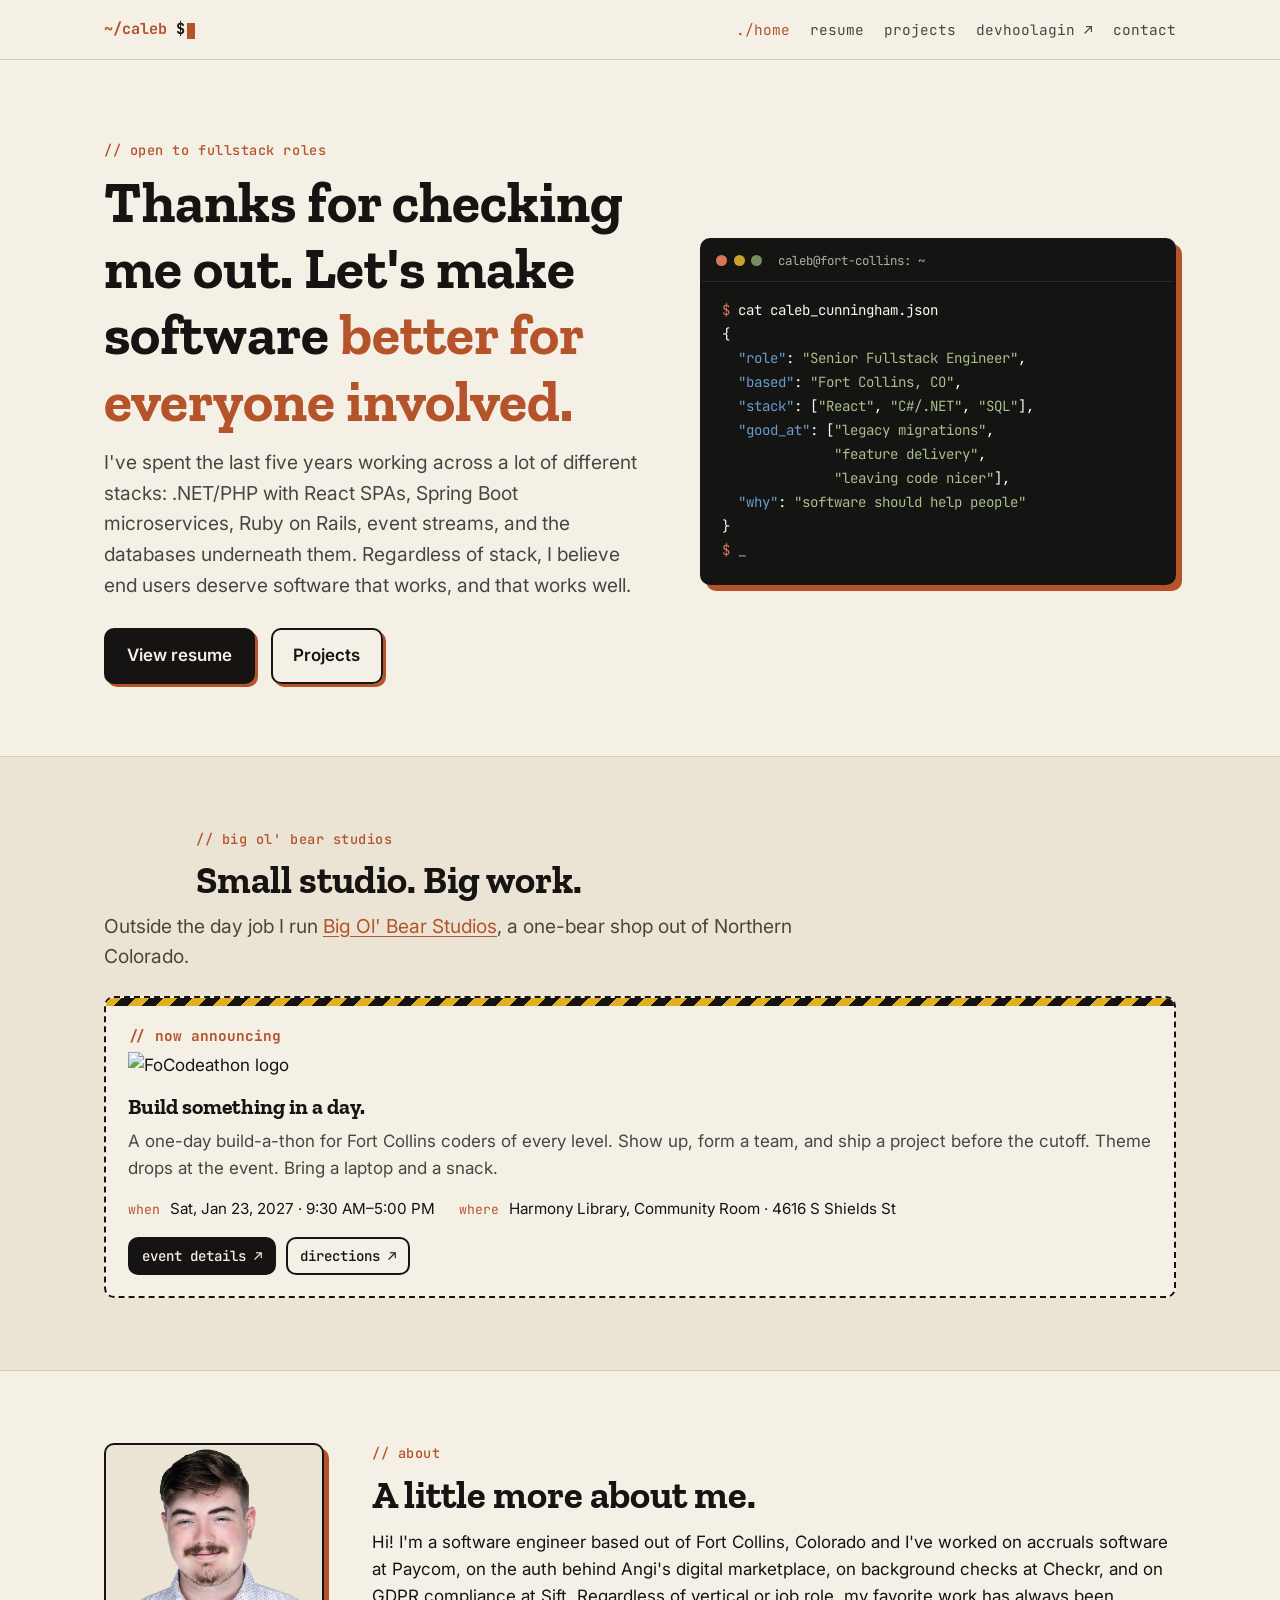
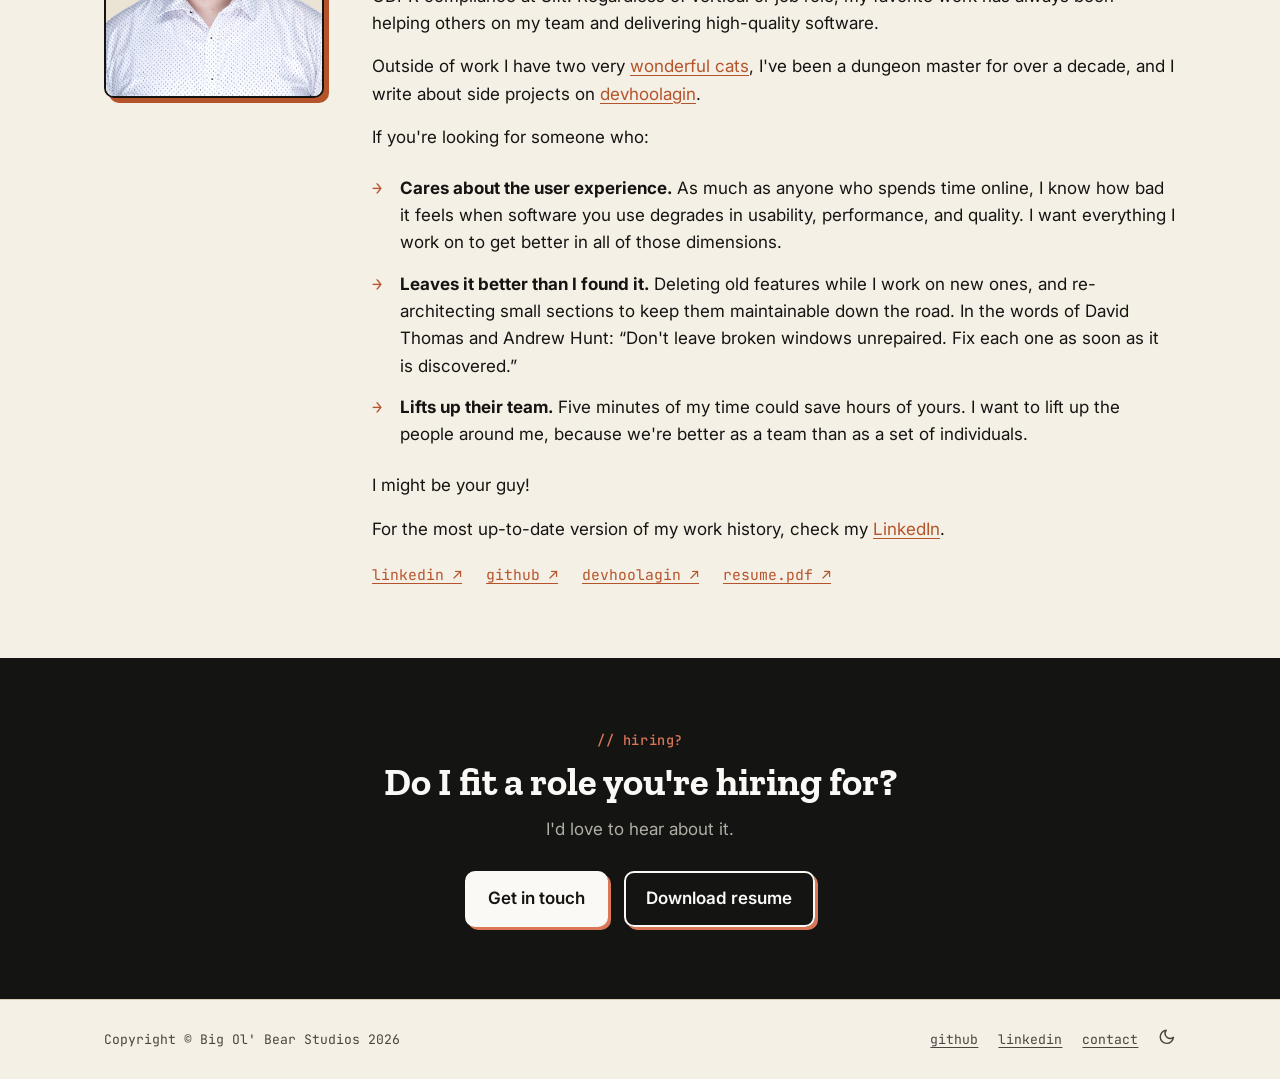
==== commit 37e90af9: "announce FoCodeathon on homepage and drop "senior" from open-to-roles line Co-Authored-By: Claude Op" ====
--- a/index.html
+++ b/index.html
@@ -39,7 +39,7 @@
             <header class="hero">
                 <div class="container inner">
                     <div>
-                        <p class="eyebrow">// open to senior fullstack roles</p>
+                        <p class="eyebrow">// open to fullstack roles</p>
                         <h1>Thanks for checking me out. Let's make software <span class="hl">better for everyone involved.</span></h1>
                         <p class="lede">I've spent the last five years working across a lot of different stacks: .NET/PHP with React SPAs, Spring Boot microservices, Ruby on Rails, event streams, and the databases underneath them. Regardless of stack, I believe end users deserve software that works, and that works well.</p>
                         <div class="actions">
@@ -74,10 +74,20 @@
                         </div>
                     </div>
                     <p class="lede">Outside the day job I run <a href="https://bigolbearstudios.github.io" target="_blank" rel="noopener">Big Ol' Bear Studios</a>, a one-bear shop out of Northern Colorado.</p>
-                    <a class="teaser" href="https://bigolbearstudios.github.io/focodeathon" target="_blank" rel="noopener">
-                        <span class="teaser__todo">// TODO: announce FoCodeathon</span>
-                        <span class="teaser__body">Something's brewing in Fort Collins. Bring a laptop and a snack. <span class="teaser__link">peek behind the tape ↗</span></span>
-                    </a>
+                    <aside class="teaser" aria-label="FoCodeathon announcement">
+                        <p class="teaser__todo">// now announcing</p>
+                        <img class="teaser__logo" src="https://bigolbearstudios.github.io/images/events/focodeathon-orange.svg" alt="FoCodeathon logo" />
+                        <h3 class="teaser__title">Build something in a day.</h3>
+                        <p class="teaser__body">A one-day build-a-thon for Fort Collins coders of every level. Show up, form a team, and ship a project before the cutoff. Theme drops at the event. Bring a laptop and a snack.</p>
+                        <ul class="teaser__meta">
+                            <li><span>when</span> Sat, Jan 23, 2027 &middot; 9:30 AM&ndash;5:00 PM</li>
+                            <li><span>where</span> Harmony Library, Community Room &middot; 4616 S Shields St</li>
+                        </ul>
+                        <div class="teaser__links">
+                            <a class="teaser__link" href="https://bigolbearstudios.github.io/focodeathon" target="_blank" rel="noopener">event details ↗</a>
+                            <a class="teaser__link" href="https://www.google.com/maps/dir/?api=1&amp;destination=4616%20S%20Shields%20St%2C%20Fort%20Collins%2C%20CO%2080526" target="_blank" rel="noopener">directions ↗</a>
+                        </div>
+                    </aside>
                 </div>
             </section>
             <!-- About-->
@@ -101,7 +111,7 @@
                             <a href="https://www.linkedin.com/in/calebbcunningham/" target="_blank" rel="noopener">linkedin ↗</a>
                             <a href="https://github.com/ThreeHoolagins" target="_blank" rel="noopener">github ↗</a>
                             <a href="https://threehoolagins.github.io/devhoolagin/" target="_blank" rel="noopener">devhoolagin ↗</a>
-                            <a href="https://github.com/ThreeHoolagins/calebcunninghamresume/releases/latest/download/caleb_cunningham_resume.pdf" target="_blank" rel="noopener">resume.pdf ↗</a>
+                            <a href="assets/caleb_cunningham_senior_software_engineer.pdf" target="_blank" rel="noopener">resume.pdf ↗</a>
                         </div>
                     </div>
                 </div>
@@ -114,7 +124,7 @@
                     <p>I'd love to hear about it.</p>
                     <div class="actions">
                         <a class="btn" href="contact.html">Get in touch</a>
-                        <a class="btn btn--ghost" href="https://github.com/ThreeHoolagins/calebcunninghamresume/releases/latest/download/caleb_cunningham_resume.pdf" target="_blank" rel="noopener">Download resume</a>
+                        <a class="btn btn--ghost" href="assets/caleb_cunningham_senior_software_engineer.pdf" target="_blank" rel="noopener">Download resume</a>
                     </div>
                 </div>
             </section>
--- a/css/styles.css
+++ b/css/styles.css
@@ -68,8 +68,8 @@
     border-top: 1px solid var(--line);
 }
 
-html[data-theme="dark"] .cta .btn,
-html[data-theme="dark"] .cta .btn:hover {
+html[data-theme="dark"] .cta .btn:not(.btn--ghost),
+html[data-theme="dark"] .cta .btn:not(.btn--ghost):hover {
     color: #141413;
 }
 
@@ -488,18 +488,13 @@
 
 /* FoCodeathon teaser: caution-tape strip */
 .teaser {
-    display: flex;
-    flex-wrap: wrap;
-    align-items: baseline;
-    gap: 0.25rem 1rem;
     margin-top: 1.5rem;
-    padding: 1.4rem 1.4rem 1.1rem;
+    padding: 1.6rem 1.4rem 1.3rem;
     position: relative;
     border: 2px dashed var(--ink);
     border-radius: var(--radius);
     background: var(--paper);
     color: var(--ink);
-    text-decoration: none;
     overflow: hidden;
     transition: transform 0.12s, box-shadow 0.12s;
 }
@@ -515,28 +510,84 @@
 }
 
 .teaser:hover {
+    transform: translate(-1px, -1px);
+    box-shadow: 4px 4px 0 var(--accent);
+}
+
+.teaser__logo {
+    display: block;
+    width: 260px;
+    max-width: 100%;
+    height: auto;
+    margin: 0.25rem 0 1rem;
+}
+
+.teaser__todo {
+    font-family: var(--font-mono);
+    font-size: 0.9rem;
+    font-weight: 700;
+    color: var(--accent);
+    margin: 0 0 0.35rem;
+}
+
+.teaser__title {
+    margin: 0 0 0.5rem;
+}
+
+.teaser__body {
+    color: var(--ink-soft);
+    margin: 0 0 0.9rem;
+}
+
+.teaser__meta {
+    list-style: none;
+    padding: 0;
+    margin: 0 0 1rem;
+    display: flex;
+    flex-wrap: wrap;
+    gap: 0.35rem 1.5rem;
+    font-size: 0.95rem;
+}
+
+.teaser__meta span {
+    font-family: var(--font-mono);
+    font-size: 0.82rem;
+    color: var(--accent);
+    margin-right: 0.35rem;
+}
+
+.teaser__links {
+    display: flex;
+    flex-wrap: wrap;
+    gap: 0.6rem;
+}
+
+.teaser__link {
+    font-family: var(--font-mono);
+    font-size: 0.88rem;
+    font-weight: 500;
+    color: var(--ink);
+    white-space: nowrap;
+    padding: 0.35rem 0.75rem;
+    border: 2px solid var(--ink);
+    border-radius: var(--radius);
+    text-decoration: none;
+    transition: transform 0.12s, box-shadow 0.12s;
+}
+
+.teaser__link:hover {
     color: var(--ink);
     transform: translate(-1px, -1px);
-    box-shadow: 4px 4px 0 var(--accent);
-}
-
-.teaser__todo {
-    font-family: var(--font-mono);
-    font-size: 0.9rem;
-    font-weight: 700;
-    color: var(--accent);
-}
-
-.teaser__body {
-    color: var(--ink-soft);
-}
-
-.teaser__link {
-    font-family: var(--font-mono);
-    font-size: 0.88rem;
-    font-weight: 500;
-    color: var(--accent);
-    white-space: nowrap;
+    box-shadow: 3px 3px 0 var(--accent);
+}
+
+.teaser__link:first-child {
+    background: var(--ink);
+    color: var(--paper);
+}
+
+.teaser__link:first-child:hover {
+    color: var(--paper);
 }
 
 .principles {
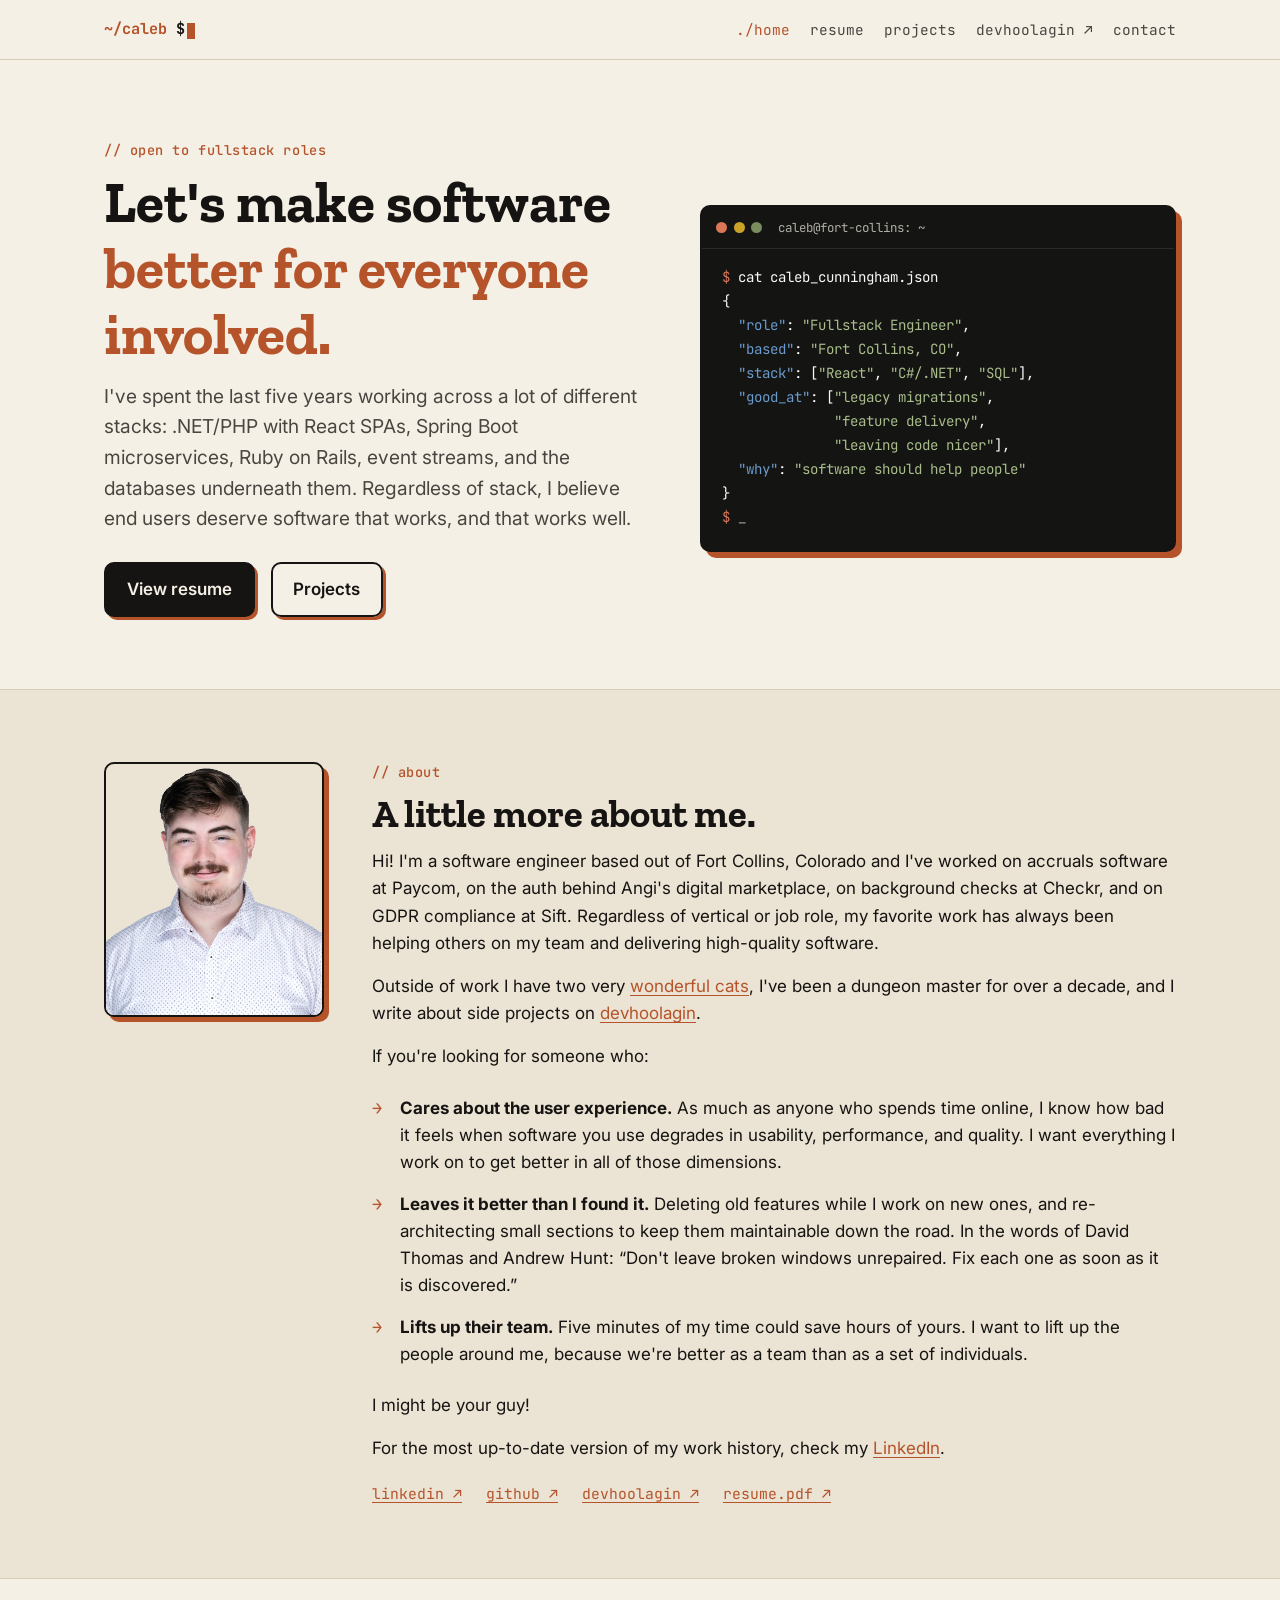
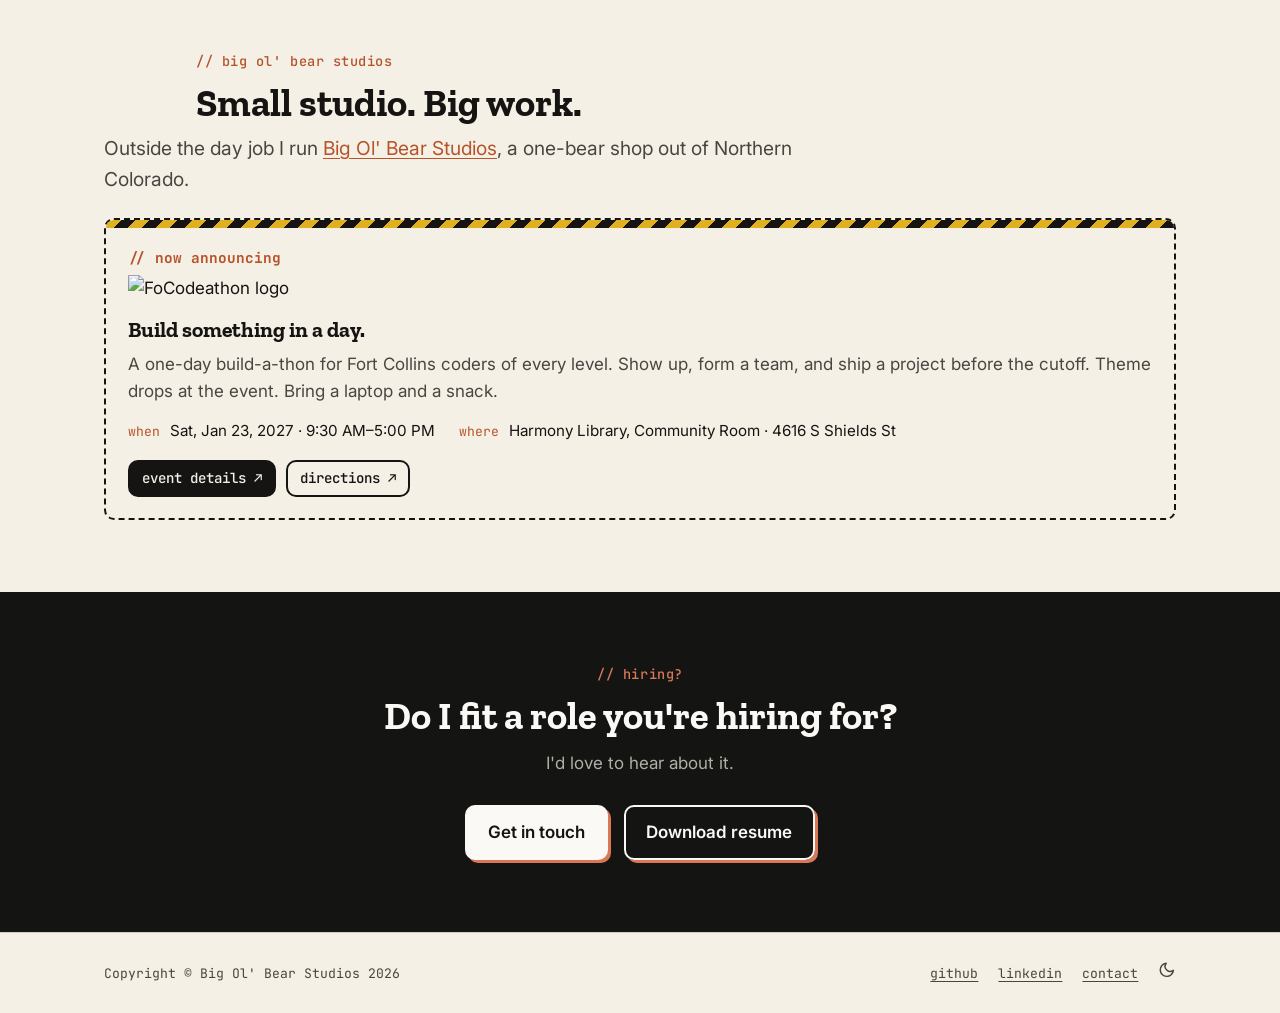
==== commit a680d092: "drop "senior" self-references, promote Minecraft dashboard to projects, and rework projects key - re" ====
--- a/index.html
+++ b/index.html
@@ -3,7 +3,7 @@
     <head>
         <meta charset="utf-8" />
         <meta name="viewport" content="width=device-width, initial-scale=1" />
-        <meta name="description" content="Caleb Cunningham — senior fullstack engineer who builds features end to end, from React views to services and data." />
+        <meta name="description" content="Caleb Cunningham — fullstack engineer who builds features end to end, from React views to services and data." />
         <meta name="author" content="Caleb Cunningham" />
         <title>Caleb Cunningham — Fullstack Engineer</title>
         <link rel="icon" type="image/svg+xml" href="assets/favicon.svg" />
@@ -40,7 +40,7 @@
                 <div class="container inner">
                     <div>
                         <p class="eyebrow">// open to fullstack roles</p>
-                        <h1>Thanks for checking me out. Let's make software <span class="hl">better for everyone involved.</span></h1>
+                        <h1>Let's make software <span class="hl">better for everyone involved.</span></h1>
                         <p class="lede">I've spent the last five years working across a lot of different stacks: .NET/PHP with React SPAs, Spring Boot microservices, Ruby on Rails, event streams, and the databases underneath them. Regardless of stack, I believe end users deserve software that works, and that works well.</p>
                         <div class="actions">
                             <a class="btn" href="resume.html">View resume</a>
@@ -51,7 +51,7 @@
                         <div class="terminal__bar"><span class="dot"></span><span class="dot"></span><span class="dot"></span><span class="title">caleb@fort-collins: ~</span></div>
 <pre><span class="t-prompt">$</span> cat caleb_cunningham.json
 {
-  <span class="t-key">"role"</span>: <span class="t-str">"Senior Fullstack Engineer"</span>,
+  <span class="t-key">"role"</span>: <span class="t-str">"Fullstack Engineer"</span>,
   <span class="t-key">"based"</span>: <span class="t-str">"Fort Collins, CO"</span>,
   <span class="t-key">"stack"</span>: [<span class="t-str">"React"</span>, <span class="t-str">"C#/.NET"</span>, <span class="t-str">"SQL"</span>],
   <span class="t-key">"good_at"</span>: [<span class="t-str">"legacy migrations"</span>,
@@ -63,8 +63,34 @@
                     </div>
                 </div>
             </header>
+            <!-- About-->
+            <section class="section section--alt">
+                <div class="container about">
+                    <div class="about__photo"><img src="assets/profile.png" alt="Caleb Cunningham" /></div>
+                    <div>
+                        <p class="eyebrow">// about</p>
+                        <h2>A little more about me.</h2>
+                        <p>Hi! I'm a software engineer based out of Fort Collins, Colorado and I've worked on accruals software at Paycom, on the auth behind Angi's digital marketplace, on background checks at Checkr, and on GDPR compliance at Sift. Regardless of vertical or job role, my favorite work has always been helping others on my team and delivering high-quality software.</p>
+                        <p>Outside of work I have two very <a href="assets/mytwoadorablecats.jpg" target="_blank" rel="noopener">wonderful cats</a>, I've been a dungeon master for over a decade, and I write about side projects on <a href="https://threehoolagins.github.io/devhoolagin/">devhoolagin</a>.</p>
+                        <p>If you're looking for someone who:</p>
+                        <ul class="principles">
+                            <li><strong>Cares about the user experience.</strong> As much as anyone who spends time online, I know how bad it feels when software you use degrades in usability, performance, and quality. I want everything I work on to get better in all of those dimensions.</li>
+                            <li><strong>Leaves it better than I found it.</strong> Deleting old features while I work on new ones, and re-architecting small sections to keep them maintainable down the road. In the words of David Thomas and Andrew Hunt: &ldquo;Don't leave broken windows unrepaired. Fix each one as soon as it is discovered.&rdquo;</li>
+                            <li><strong>Lifts up their team.</strong> Five minutes of my time could save hours of yours. I want to lift up the people around me, because we're better as a team than as a set of individuals.</li>
+                        </ul>
+                        <p style="margin-top: 1.5rem">I might be your guy!</p>
+                        <p>For the most up-to-date version of my work history, check my <a href="https://www.linkedin.com/in/calebbcunningham/" target="_blank" rel="noopener">LinkedIn</a>.</p>
+                        <div class="socials">
+                            <a href="https://www.linkedin.com/in/calebbcunningham/" target="_blank" rel="noopener">linkedin ↗</a>
+                            <a href="https://github.com/ThreeHoolagins" target="_blank" rel="noopener">github ↗</a>
+                            <a href="https://threehoolagins.github.io/devhoolagin/" target="_blank" rel="noopener">devhoolagin ↗</a>
+                            <a href="assets/caleb_cunningham_senior_software_engineer.pdf" target="_blank" rel="noopener">resume.pdf ↗</a>
+                        </div>
+                    </div>
+                </div>
+            </section>
             <!-- Big Ol' Bear Studios-->
-            <section class="section section--alt">
+            <section class="section">
                 <div class="container">
                     <div class="studio-head">
                         <img class="studio-head__logo" src="https://bigolbearstudios.github.io/images/logo-mark.png" alt="" />
@@ -88,32 +114,6 @@
                             <a class="teaser__link" href="https://www.google.com/maps/dir/?api=1&amp;destination=4616%20S%20Shields%20St%2C%20Fort%20Collins%2C%20CO%2080526" target="_blank" rel="noopener">directions ↗</a>
                         </div>
                     </aside>
-                </div>
-            </section>
-            <!-- About-->
-            <section class="section">
-                <div class="container about">
-                    <div class="about__photo"><img src="assets/profile.png" alt="Caleb Cunningham" /></div>
-                    <div>
-                        <p class="eyebrow">// about</p>
-                        <h2>A little more about me.</h2>
-                        <p>Hi! I'm a software engineer based out of Fort Collins, Colorado and I've worked on accruals software at Paycom, on the auth behind Angi's digital marketplace, on background checks at Checkr, and on GDPR compliance at Sift. Regardless of vertical or job role, my favorite work has always been helping others on my team and delivering high-quality software.</p>
-                        <p>Outside of work I have two very <a href="assets/mytwoadorablecats.jpg" target="_blank" rel="noopener">wonderful cats</a>, I've been a dungeon master for over a decade, and I write about side projects on <a href="https://threehoolagins.github.io/devhoolagin/">devhoolagin</a>.</p>
-                        <p>If you're looking for someone who:</p>
-                        <ul class="principles">
-                            <li><strong>Cares about the user experience.</strong> As much as anyone who spends time online, I know how bad it feels when software you use degrades in usability, performance, and quality. I want everything I work on to get better in all of those dimensions.</li>
-                            <li><strong>Leaves it better than I found it.</strong> Deleting old features while I work on new ones, and re-architecting small sections to keep them maintainable down the road. In the words of David Thomas and Andrew Hunt: &ldquo;Don't leave broken windows unrepaired. Fix each one as soon as it is discovered.&rdquo;</li>
-                            <li><strong>Lifts up their team.</strong> Five minutes of my time could save hours of yours. I want to lift up the people around me, because we're better as a team than as a set of individuals.</li>
-                        </ul>
-                        <p style="margin-top: 1.5rem">I might be your guy!</p>
-                        <p>For the most up-to-date version of my work history, check my <a href="https://www.linkedin.com/in/calebbcunningham/" target="_blank" rel="noopener">LinkedIn</a>.</p>
-                        <div class="socials">
-                            <a href="https://www.linkedin.com/in/calebbcunningham/" target="_blank" rel="noopener">linkedin ↗</a>
-                            <a href="https://github.com/ThreeHoolagins" target="_blank" rel="noopener">github ↗</a>
-                            <a href="https://threehoolagins.github.io/devhoolagin/" target="_blank" rel="noopener">devhoolagin ↗</a>
-                            <a href="assets/caleb_cunningham_senior_software_engineer.pdf" target="_blank" rel="noopener">resume.pdf ↗</a>
-                        </div>
-                    </div>
                 </div>
             </section>
             <!-- CTA-->
--- a/css/styles.css
+++ b/css/styles.css
@@ -852,6 +852,29 @@
     color: var(--ink-soft);
 }
 
+.page-head .ai-legend {
+    margin: 1.5rem 0 0;
+}
+
+/* Big Ol' Bear Studios mark: consulting/client projects */
+.studio-mark {
+    display: inline-block;
+    width: auto;
+    height: 1.2em;
+    vertical-align: -0.25em;
+}
+
+html[data-theme="dark"] .studio-mark {
+    filter: invert(1);
+}
+
+.studio-mark--corner {
+    position: absolute;
+    right: 1.4rem;
+    bottom: 1.4rem;
+    height: 1.75rem;
+}
+
 .note {
     font-size: 0.95rem;
     color: var(--ink-soft);
